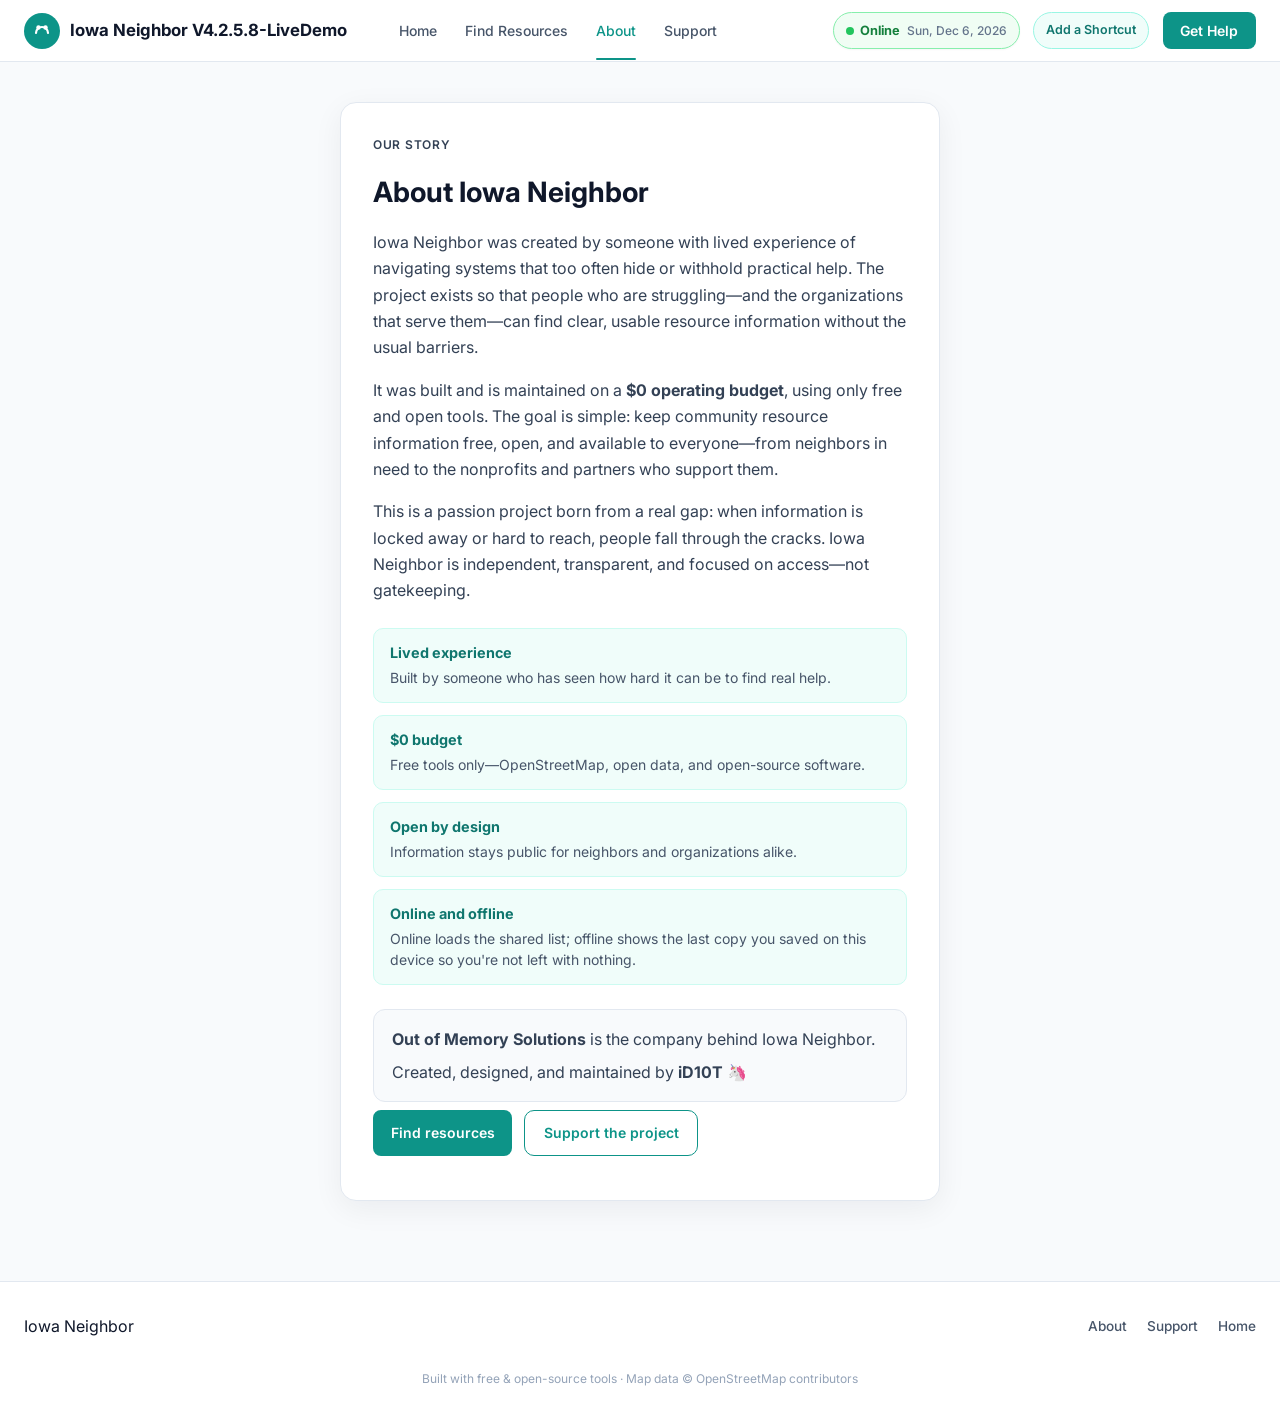
==== about.html @ be6331a5 "Add files via upload" ====
<!DOCTYPE html>
<html lang="en">
<head>
  <meta charset="UTF-8" />
  <meta name="viewport" content="width=device-width, initial-scale=1.0" />
  <title>Iowa Neighbor V4.2.5.8-LiveDemo</title>
  <link rel="manifest" href="manifest.json" />
  <meta name="theme-color" content="#0d9488" />
  <meta name="description" content="Iowa Neighbor was created from lived experience to keep community resource information free and open." />
  <link rel="preconnect" href="https://fonts.googleapis.com" />
  <link rel="preconnect" href="https://fonts.gstatic.com" crossorigin />
  <link href="https://fonts.googleapis.com/css2?family=Inter:wght@400;500;600;700&display=swap" rel="stylesheet" />
  <link rel="stylesheet" href="styles.css" />
  <script src="version.js" defer></script>
  <script src="offline.js" defer></script>
  <script src="pwa.js" defer></script>
</head>
<body>
  <header class="site-header">
    <div class="header-inner">
      <a href="index.html" class="logo">
        <svg width="36" height="36" viewBox="0 0 36 36" fill="none" aria-hidden="true">
          <circle cx="18" cy="18" r="18" fill="#0d9488"/>
          <path d="M12 20c0-3.3 2.7-6 6-6s6 2.7 6 6" stroke="#fff" stroke-width="2.2" stroke-linecap="round"/>
          <circle cx="14.5" cy="14.5" r="2.2" fill="#fff"/>
          <circle cx="21.5" cy="14.5" r="2.2" fill="#fff"/>
        </svg>
        <div class="logo-text">
          <span class="brand">Iowa Neighbor V4.2.5.8-LiveDemo</span><span class="version"></span>
        </div>
      </a>
      <nav class="main-nav">
        <a href="index.html" class="nav-link">Home</a>
        <a href="index.html#results" class="nav-link">Find Resources</a>
        <a href="about.html" class="nav-link active">About</a>
        <a href="support.html" class="nav-link">Support</a>
      </nav>
      <div class="header-actions">
        <a href="support.html" class="btn btn-primary">Get Help</a>
      </div>
    </div>
  </header>

  <main class="page-main">
    <div class="page-card about-card">
      <p class="page-eyebrow">Our story</p>
      <h1>About Iowa Neighbor</h1>

      <p>
        Iowa Neighbor was created by someone with lived experience of navigating systems
        that too often hide or withhold practical help. The project exists so that people
        who are struggling—and the organizations that serve them—can find clear, usable
        resource information without the usual barriers.
      </p>
      <p>
        It was built and is maintained on a <strong>$0 operating budget</strong>, using only
        free and open tools. The goal is simple: keep community resource information free,
        open, and available to everyone—from neighbors in need to the nonprofits and
        partners who support them.
      </p>
      <p>
        This is a passion project born from a real gap: when information is locked away or
        hard to reach, people fall through the cracks. Iowa Neighbor is independent,
        transparent, and focused on access—not gatekeeping.
      </p>

      <div class="about-points">
        <div class="about-point">
          <strong>Lived experience</strong>
          <span>Built by someone who has seen how hard it can be to find real help.</span>
        </div>
        <div class="about-point">
          <strong>$0 budget</strong>
          <span>Free tools only—OpenStreetMap, open data, and open-source software.</span>
        </div>
        <div class="about-point">
          <strong>Open by design</strong>
          <span>Information stays public for neighbors and organizations alike.</span>
        </div>
      
      <div class="about-point" style="grid-column:1/-1">
        <strong>Online and offline</strong>
        <span>Online loads the shared list; offline shows the last copy you saved on this device so you're not left with nothing.</span>
      </div>
</div>

      <div class="about-credit">
        <p>
          <strong>Out of Memory Solutions</strong> is the company behind Iowa Neighbor.
        </p>
        <p>
          Created, designed, and maintained by <strong>iD10T</strong> 🦄
        </p>
      </div>

      <p class="about-cta-row">
        <a href="index.html#results" class="btn btn-primary">Find resources</a>
        <a href="support.html" class="btn btn-outline">Support the project</a>
      </p>
    </div>
  </main>

  <footer class="site-footer">
    <div class="footer-inner">
      <div class="footer-brand">
        <span class="brand">Iowa Neighbor</span>
      </div>
      <div class="footer-links">
        <a href="about.html">About</a>
        <a href="support.html">Support</a>
        <a href="index.html">Home</a>
      </div>
      <p class="footer-note">Built with free &amp; open-source tools · Map data © OpenStreetMap contributors</p>
    </div>
  </footer>
</body>
</html>
---- styles.css ----
/* ═══════════════════════════════════════════════════════════
   Iowa Neighbor – pixel-close recreation (OpenStreetMap version)
   ═══════════════════════════════════════════════════════════ */
:root {
  --teal: #0d9488;
  --teal-dark: #0f766e;
  --teal-light: #ccfbf1;
  --slate-900: #0f172a;
  --slate-700: #334155;
  --slate-600: #475569;
  --slate-500: #64748b;
  --slate-400: #94a3b8;
  --slate-200: #e2e8f0;
  --slate-100: #f1f5f9;
  --slate-50: #f8fafc;
  --white: #ffffff;
  --green-600: #16a34a;
  --amber-500: #f59e0b;
  --radius: 12px;
  --shadow: 0 1px 3px rgba(0,0,0,.08), 0 4px 12px rgba(0,0,0,.04);
  --shadow-lg: 0 4px 24px rgba(0,0,0,.1);
  --font: 'Inter', system-ui, -apple-system, sans-serif;
}

*, *::before, *::after { box-sizing: border-box; margin: 0; padding: 0; }

body {
  font-family: var(--font);
  color: var(--slate-900);
  background: var(--slate-50);
  line-height: 1.5;
  -webkit-font-smoothing: antialiased;
}

a { color: inherit; text-decoration: none; }
button, select, input { font-family: inherit; }

/* ── Header ─────────────────────────────────────────────── */
.site-header {
  background: var(--white);
  border-bottom: 1px solid var(--slate-200);
  position: sticky;
  top: 0;
  z-index: 100;
}
.header-inner {
  max-width: 1280px;
  margin: 0 auto;
  padding: 0.75rem 1.5rem;
  display: flex;
  align-items: center;
  gap: 1.5rem;
}
.logo {
  display: flex;
  align-items: center;
  gap: 0.6rem;
  flex-shrink: 0;
}
.logo-text { display: flex; flex-direction: column; line-height: 1.15; }
.logo-text .brand { font-weight: 700; font-size: 1.05rem; color: var(--slate-900); }
.logo-text .version { font-size: 0.7rem; color: var(--slate-400); font-weight: 500; }

.main-nav {
  display: flex;
  align-items: center;
  gap: 0.25rem;
  margin-left: 1rem;
  flex: 1;
}
.nav-link {
  display: inline-flex;
  align-items: center;
  gap: 0.35rem;
  padding: 0.45rem 0.75rem;
  font-size: 0.875rem;
  font-weight: 500;
  color: var(--slate-600);
  border-radius: 8px;
  transition: background .15s, color .15s;
}
.nav-link:hover { background: var(--slate-100); color: var(--slate-900); }
.nav-link.active {
  color: var(--teal);
  background: transparent;
  position: relative;
}
.nav-link.active::after {
  content: '';
  position: absolute;
  bottom: -0.75rem;
  left: 0.75rem;
  right: 0.75rem;
  height: 2px;
  background: var(--teal);
  border-radius: 1px;
}

.header-actions { display: flex; gap: 0.5rem; margin-left: auto; }

.btn {
  display: inline-flex;
  align-items: center;
  justify-content: center;
  gap: 0.4rem;
  padding: 0.5rem 1.1rem;
  font-size: 0.875rem;
  font-weight: 600;
  border-radius: 8px;
  border: none;
  cursor: pointer;
  transition: background .15s, box-shadow .15s;
}
.btn-ghost {
  background: transparent;
  color: var(--slate-700);
  border: 1px solid var(--slate-200);
}
.btn-ghost:hover { background: var(--slate-50); }
.btn-primary {
  background: var(--teal);
  color: white;
}
.btn-primary:hover { background: var(--teal-dark); }
.btn-search {
  background: var(--slate-900);
  color: white;
  padding: 0.7rem 1.4rem;
  border-radius: 10px;
  white-space: nowrap;
}
.btn-search:hover { background: #1e293b; }

/* ── Hero ───────────────────────────────────────────────── */
.hero {
  position: relative;
  overflow: hidden;
  background: linear-gradient(135deg, #e0f2fe 0%, #f0fdfa 40%, #fef9c3 100%);
  min-height: 420px;
}
.hero-bg {
  position: absolute;
  inset: 0;
  background:
    linear-gradient(to bottom, rgba(255,255,255,.15), rgba(255,255,255,.7)),
    url('https://images.unsplash.com/photo-1506905925346-21bda4d32df4?w=1600&q=80') center/cover no-repeat;
  opacity: 0.55;
  z-index: 0;
}
.hero-content {
  position: relative;
  z-index: 1;
  max-width: 1280px;
  margin: 0 auto;
  padding: 3.5rem 1.5rem 3rem;
}
.hero-eyebrow {
  font-size: 0.75rem;
  font-weight: 600;
  letter-spacing: 0.08em;
  color: var(--slate-600);
  text-transform: uppercase;
  margin-bottom: 0.75rem;
}
.hero h1 {
  font-size: clamp(1.9rem, 4vw, 2.75rem);
  font-weight: 700;
  line-height: 1.2;
  color: var(--slate-900);
  margin-bottom: 1rem;
  max-width: 640px;
}
.hero-sub {
  font-size: 1.05rem;
  color: var(--slate-700);
  max-width: 560px;
  margin-bottom: 1.75rem;
  line-height: 1.6;
}

.search-bar {
  display: flex;
  gap: 0.5rem;
  background: white;
  padding: 0.5rem;
  border-radius: 14px;
  box-shadow: var(--shadow-lg);
  max-width: 720px;
  flex-wrap: wrap;
}
.search-field {
  display: flex;
  align-items: center;
  gap: 0.5rem;
  padding: 0.4rem 0.75rem;
  flex: 1;
  min-width: 160px;
}
.search-field.location { flex: 2; }
.search-field input,
.search-field select {
  border: none;
  outline: none;
  font-size: 0.95rem;
  width: 100%;
  background: transparent;
  color: var(--slate-800);
}
.search-field select { cursor: pointer; }

.hero-badge {
  position: absolute;
  top: 2.5rem;
  right: 2rem;
  background: white;
  border-radius: 12px;
  padding: 0.9rem 1.1rem;
  display: flex;
  align-items: flex-start;
  gap: 0.7rem;
  box-shadow: var(--shadow);
  max-width: 240px;
}
.hero-badge strong { display: block; font-size: 0.9rem; color: var(--slate-900); }
.hero-badge span { font-size: 0.78rem; color: var(--slate-500); line-height: 1.35; }
.badge-icon {
  background: var(--teal-light);
  border-radius: 8px;
  padding: 0.4rem;
  flex-shrink: 0;
}

/* ── Categories ─────────────────────────────────────────── */
.categories {
  max-width: 1280px;
  margin: 0 auto;
  padding: 2rem 1.5rem 1rem;
}
.cat-grid {
  display: grid;
  grid-template-columns: repeat(6, 1fr);
  gap: 0.85rem;
}
@media (max-width: 1100px) { .cat-grid { grid-template-columns: repeat(3, 1fr); } }
@media (max-width: 640px)  { .cat-grid { grid-template-columns: repeat(2, 1fr); } }

.cat-card {
  background: white;
  border: 1px solid var(--slate-200);
  border-radius: var(--radius);
  padding: 1.15rem 1rem;
  text-align: left;
  cursor: pointer;
  transition: border-color .15s, box-shadow .15s, transform .12s;
}
.cat-card:hover {
  border-color: var(--teal);
  box-shadow: var(--shadow);
  transform: translateY(-2px);
}
.cat-icon {
  width: 42px;
  height: 42px;
  border-radius: 10px;
  display: flex;
  align-items: center;
  justify-content: center;
  margin-bottom: 0.75rem;
}
.cat-card h3 {
  font-size: 0.9rem;
  font-weight: 600;
  margin-bottom: 0.25rem;
  color: var(--slate-900);
}
.cat-card p {
  font-size: 0.75rem;
  color: var(--slate-500);
  line-height: 1.35;
}

/* ── Trust strip ────────────────────────────────────────── */
.trust-strip {
  max-width: 1280px;
  margin: 0 auto 1.5rem;
  padding: 1.1rem 1.5rem;
  display: grid;
  grid-template-columns: repeat(4, 1fr);
  gap: 1.25rem;
  background: white;
  border: 1px solid var(--slate-200);
  border-radius: var(--radius);
}
@media (max-width: 900px) { .trust-strip { grid-template-columns: repeat(2, 1fr); } }
.trust-item {
  display: flex;
  gap: 0.65rem;
  align-items: flex-start;
}
.trust-item strong { display: block; font-size: 0.85rem; color: var(--slate-900); }
.trust-item span { font-size: 0.75rem; color: var(--slate-500); line-height: 1.35; }

/* ── Results ────────────────────────────────────────────── */
.results-section {
  max-width: 1280px;
  margin: 0 auto;
  padding: 1.5rem 1.5rem 3rem;
}
.results-header {
  display: flex;
  justify-content: space-between;
  align-items: flex-end;
  margin-bottom: 1.25rem;
  flex-wrap: wrap;
  gap: 0.75rem;
}
.results-header h2 { font-size: 1.35rem; font-weight: 700; }
.results-meta { font-size: 0.875rem; color: var(--slate-500); margin-top: 0.2rem; }
.results-meta strong { color: var(--slate-700); }
.sort-wrap {
  display: flex;
  align-items: center;
  gap: 0.4rem;
  font-size: 0.875rem;
  color: var(--slate-600);
}
.sort-wrap select {
  border: 1px solid var(--slate-200);
  border-radius: 8px;
  padding: 0.4rem 0.7rem;
  background: white;
  font-size: 0.875rem;
}

.results-layout {
  display: grid;
  grid-template-columns: 1fr 340px;
  gap: 1.25rem;
  align-items: start;
}
@media (max-width: 960px) {
  .results-layout { grid-template-columns: 1fr; }
  .results-sidebar { order: -1; }
}

/* Cards */
.results-list { display: flex; flex-direction: column; gap: 0.9rem; }

.resource-card {
  background: white;
  border: 1px solid var(--slate-200);
  border-radius: var(--radius);
  padding: 1.15rem 1.25rem;
  display: grid;
  grid-template-columns: 72px 1fr auto;
  gap: 1rem;
  transition: box-shadow .15s;
}
.resource-card:hover { box-shadow: var(--shadow); }

.card-thumb {
  width: 72px;
  height: 72px;
  border-radius: 10px;
  background: linear-gradient(135deg, #ccfbf1, #a5f3fc);
  display: flex;
  align-items: center;
  justify-content: center;
  overflow: hidden;
  flex-shrink: 0;
}
.card-thumb img { width: 100%; height: 100%; object-fit: cover; }
.card-thumb .placeholder {
  font-size: 0.65rem;
  font-weight: 700;
  color: var(--teal-dark);
  text-align: center;
  line-height: 1.2;
  padding: 0.3rem;
}

.card-body { min-width: 0; }
.card-tags { display: flex; flex-wrap: wrap; gap: 0.35rem; margin-bottom: 0.35rem; }
.tag {
  font-size: 0.7rem;
  font-weight: 600;
  padding: 0.15rem 0.5rem;
  border-radius: 999px;
  background: var(--slate-100);
  color: var(--slate-600);
}
.tag.food { background: #d1fae5; color: #047857; }
.tag.shelter { background: #ede9fe; color: #6d28d9; }

.card-body h3 {
  font-size: 1.05rem;
  font-weight: 600;
  margin-bottom: 0.35rem;
  color: var(--slate-900);
}
.card-meta {
  font-size: 0.8rem;
  color: var(--slate-600);
  display: flex;
  flex-direction: column;
  gap: 0.15rem;
  margin-bottom: 0.4rem;
}
.card-meta span { display: flex; align-items: center; gap: 0.35rem; }
.card-desc {
  font-size: 0.82rem;
  color: var(--slate-500);
  line-height: 1.4;
  display: -webkit-box;
  -webkit-line-clamp: 2;
  -webkit-box-orient: vertical;
  overflow: hidden;
}

.card-side {
  display: flex;
  flex-direction: column;
  align-items: flex-end;
  gap: 0.5rem;
  min-width: 150px;
}
.badge-status {
  font-size: 0.7rem;
  font-weight: 600;
  padding: 0.2rem 0.55rem;
  border-radius: 999px;
  display: inline-flex;
  align-items: center;
  gap: 0.25rem;
}
.badge-status.verified { background: #d1fae5; color: #047857; }
.badge-status.review { background: #fef3c7; color: #b45309; }

.confidence {
  width: 100%;
  text-align: right;
}
.confidence-label {
  font-size: 0.7rem;
  color: var(--slate-500);
  margin-bottom: 0.2rem;
  display: flex;
  justify-content: space-between;
}
.confidence-bar {
  height: 6px;
  background: var(--slate-200);
  border-radius: 3px;
  overflow: hidden;
}
.confidence-fill {
  height: 100%;
  border-radius: 3px;
  transition: width .3s;
}
.confidence-fill.high { background: #16a34a; }
.confidence-fill.mid  { background: #f59e0b; }
.confidence-fill.low  { background: #ef4444; }

.card-side .meta-line {
  font-size: 0.72rem;
  color: var(--slate-500);
  display: flex;
  align-items: center;
  gap: 0.3rem;
}
.view-details {
  font-size: 0.8rem;
  font-weight: 600;
  color: var(--teal);
  margin-top: auto;
}
.view-details:hover { text-decoration: underline; }

/* Sidebar */
.results-sidebar { display: flex; flex-direction: column; gap: 1rem; position: sticky; top: 70px; }

.map-panel {
  background: white;
  border: 1px solid var(--slate-200);
  border-radius: var(--radius);
  overflow: hidden;
}
#map {
  height: 280px;
  width: 100%;
  background: #e2e8f0;
}
.btn-map {
  width: 100%;
  background: white;
  border: none;
  border-top: 1px solid var(--slate-200);
  padding: 0.65rem;
  font-size: 0.85rem;
  font-weight: 600;
  color: var(--slate-700);
  cursor: pointer;
  display: flex;
  align-items: center;
  justify-content: center;
  gap: 0.4rem;
}
.btn-map:hover { background: var(--slate-50); }

.filter-panel {
  background: white;
  border: 1px solid var(--slate-200);
  border-radius: var(--radius);
  padding: 1.1rem;
}
.filter-header {
  display: flex;
  justify-content: space-between;
  align-items: center;
  margin-bottom: 1rem;
}
.filter-header h3 { font-size: 0.95rem; font-weight: 600; }
.link-btn {
  background: none;
  border: none;
  color: var(--teal);
  font-size: 0.8rem;
  font-weight: 600;
  cursor: pointer;
}
.filter-group { margin-bottom: 1rem; }
.filter-group > label {
  display: block;
  font-size: 0.8rem;
  font-weight: 600;
  color: var(--slate-700);
  margin-bottom: 0.35rem;
}
.filter-input {
  display: flex;
  align-items: center;
  gap: 0.4rem;
  border: 1px solid var(--slate-200);
  border-radius: 8px;
  padding: 0.45rem 0.65rem;
}
.filter-input input {
  border: none;
  outline: none;
  font-size: 0.85rem;
  width: 100%;
  background: transparent;
}
.filter-group select {
  width: 100%;
  border: 1px solid var(--slate-200);
  border-radius: 8px;
  padding: 0.45rem 0.65rem;
  font-size: 0.85rem;
  background: white;
}
.checkbox-list { display: flex; flex-direction: column; gap: 0.35rem; }
.check-item {
  display: flex;
  align-items: center;
  gap: 0.45rem;
  font-size: 0.85rem;
  color: var(--slate-700);
  cursor: pointer;
}
.check-item input { accent-color: var(--teal); width: 15px; height: 15px; }

/* ── Footer ─────────────────────────────────────────────── */
.site-footer {
  background: white;
  border-top: 1px solid var(--slate-200);
  padding: 2rem 1.5rem;
  margin-top: 1rem;
}
.footer-inner {
  max-width: 1280px;
  margin: 0 auto;
  display: flex;
  flex-wrap: wrap;
  gap: 1.5rem;
  align-items: center;
  justify-content: space-between;
}
.footer-brand .logo {
  display: flex;
  align-items: center;
  gap: 0.5rem;
  font-weight: 700;
  margin-bottom: 0.35rem;
}
.footer-brand p { font-size: 0.85rem; color: var(--slate-500); }
.footer-links { display: flex; gap: 1.25rem; }
.footer-links a { font-size: 0.85rem; color: var(--slate-600); font-weight: 500; }
.footer-links a:hover { color: var(--teal); }
.footer-note {
  width: 100%;
  font-size: 0.75rem;
  color: var(--slate-400);
  text-align: center;
  margin-top: 0.5rem;
}

/* Leaflet tweaks */
.leaflet-container { font-family: var(--font); }
.custom-marker {
  background: var(--teal);
  border: 2px solid white;
  border-radius: 50%;
  width: 14px !important;
  height: 14px !important;
  box-shadow: 0 1px 4px rgba(0,0,0,.3);
}

/* Multi-state select — present in DOM, hidden until expansion */
.state-select-wrap[hidden] { display: none !important; }
.state-select-wrap {
  display: flex;
  align-items: center;
  margin-left: 0.5rem;
}
.state-select-wrap select {
  font: inherit;
  font-size: 0.875rem;
  padding: 0.35rem 0.6rem;
  border: 1px solid var(--border, #e2e8f0);
  border-radius: 8px;
  background: var(--surface, #fff);
  color: var(--text, #0f172a);
  cursor: pointer;
}
.sr-only {
  position: absolute;
  width: 1px;
  height: 1px;
  padding: 0;
  margin: -1px;
  overflow: hidden;
  clip: rect(0, 0, 0, 0);
  white-space: nowrap;
  border: 0;
}


/* Hero — match original V2 mock (Iowa capitol sunrise) */
.hero {
  position: relative;
  background-image:
    linear-gradient(90deg, rgba(255,255,255,0.92) 0%, rgba(255,255,255,0.78) 42%, rgba(255,255,255,0.25) 70%, rgba(255,255,255,0.05) 100%),
    url("assets/hero-bg.jpg");
  background-size: cover;
  background-position: center right;
  background-repeat: no-repeat;
  min-height: 340px;
  padding: 2.5rem 0 2.75rem;
  overflow: hidden;
}
.hero::before {
  content: none;
}
.hero-inner {
  position: relative;
  z-index: 1;
  max-width: 1100px;
  margin: 0 auto;
  padding: 0 1.25rem;
}
.hero-eyebrow {
  letter-spacing: 0.06em;
  font-size: 0.75rem;
  font-weight: 600;
  color: #0f766e;
  text-transform: uppercase;
  margin-bottom: 0.6rem;
}
.hero h1 {
  font-size: clamp(1.75rem, 3.5vw, 2.35rem);
  font-weight: 700;
  color: #0f172a;
  line-height: 1.2;
  margin: 0 0 0.75rem;
  max-width: 18ch;
}
.hero-sub {
  color: #334155;
  max-width: 36rem;
  margin: 0 0 1.35rem;
  line-height: 1.55;
  font-size: 1rem;
}
/* Stronger Together — only inside hero, scrolls away with hero (not fixed over results) */
.hero {
  position: relative;
  overflow: hidden;
}
.hero-badge {
  position: absolute;
  right: 1.5rem;
  bottom: 1.75rem;
  top: auto;
  transform: none;
  background: rgba(255,255,255,0.95);
  backdrop-filter: blur(8px);
  border-radius: 12px;
  box-shadow: 0 8px 24px rgba(15, 23, 42, 0.12);
  padding: 0.9rem 1.1rem;
  display: flex;
  gap: 0.75rem;
  align-items: flex-start;
  max-width: 240px;
  z-index: 2;
  pointer-events: none;
}
@media (max-width: 900px) {
  .hero-badge {
    display: none; /* hide on smaller layouts where it collides with search */
  }
  .hero {
    background-position: 70% center;
  }
}


/* ── About & Support pages ── */
.page-main {
  max-width: 640px;
  margin: 0 auto;
  padding: 2.5rem 1.25rem 4rem;
}
.page-card {
  background: #fff;
  border: 1px solid var(--border, #e2e8f0);
  border-radius: 16px;
  box-shadow: 0 8px 30px rgba(15, 23, 42, 0.06);
  padding: 2rem 2rem 1.75rem;
}
.page-card h1 {
  font-size: 1.75rem;
  font-weight: 700;
  color: #0f172a;
  margin: 0 0 1rem;
}
.page-eyebrow {
  font-size: 0.75rem;
  font-weight: 600;
  letter-spacing: 0.06em;
  text-transform: uppercase;
  color: #0d9488;
  margin: 0 0 0.5rem;
}
.about-card p, .support-lead {
  color: #334155;
  line-height: 1.65;
  margin: 0 0 1rem;
}
.about-points {
  display: grid;
  gap: 0.75rem;
  margin: 1.5rem 0;
}
.about-point {
  display: flex;
  flex-direction: column;
  gap: 0.2rem;
  padding: 0.85rem 1rem;
  background: #f0fdfa;
  border-radius: 10px;
  border: 1px solid #ccfbf1;
}
.about-point strong { color: #0f766e; font-size: 0.9rem; }
.about-point span { color: #475569; font-size: 0.875rem; }
.about-cta-row {
  display: flex;
  flex-wrap: wrap;
  gap: 0.75rem;
  margin-top: 1.5rem;
}
.btn-outline {
  display: inline-flex;
  align-items: center;
  justify-content: center;
  padding: 0.65rem 1.15rem;
  border-radius: 10px;
  border: 1.5px solid #0d9488;
  color: #0d9488;
  background: #fff;
  font-weight: 600;
  text-decoration: none;
  cursor: pointer;
}
.btn-outline:hover { background: #f0fdfa; }

.amount-row {
  display: flex;
  flex-wrap: wrap;
  gap: 0.6rem;
  margin: 1.5rem 0 1rem;
}
.amount-btn {
  min-width: 4.25rem;
  padding: 0.6rem 0.9rem;
  border-radius: 10px;
  border: 1.5px solid #e2e8f0;
  background: #fff;
  font-weight: 600;
  font-size: 0.95rem;
  color: #0f172a;
  cursor: pointer;
  transition: border-color 0.15s, background 0.15s, color 0.15s;
}
.amount-btn:hover { border-color: #0d9488; color: #0d9488; }
.amount-btn.selected {
  background: #0d9488;
  border-color: #0d9488;
  color: #fff;
}
.other-amount-wrap {
  margin-bottom: 1rem;
}
.other-amount-wrap label {
  display: block;
  font-size: 0.8rem;
  font-weight: 600;
  color: #64748b;
  margin-bottom: 0.35rem;
}
.other-amount-wrap input {
  width: 100%;
  max-width: 12rem;
  padding: 0.55rem 0.75rem;
  border: 1.5px solid #e2e8f0;
  border-radius: 10px;
  font: inherit;
}
.donate-actions {
  display: flex;
  flex-wrap: wrap;
  gap: 0.75rem;
  margin: 1.25rem 0 1rem;
}
.btn-donate {
  min-width: 10rem;
  padding: 0.75rem 1.25rem;
  border-radius: 10px;
  font-weight: 600;
  text-decoration: none;
  text-align: center;
}
.support-note {
  display: flex;
  align-items: flex-start;
  gap: 0.5rem;
  margin: 1rem 0 0;
  padding: 0.75rem 1rem;
  background: #f0fdfa;
  border: 1px solid #ccfbf1;
  border-radius: 10px;
  font-size: 0.85rem;
  color: #334155;
}
.note-icon {
  color: #0d9488;
  font-weight: 700;
}
.support-about-link {
  margin: 1.25rem 0 0;
  font-size: 0.9rem;
}
.support-about-link a { color: #0d9488; font-weight: 500; }


/* Resource detail modal + OSM map */
.detail-modal {
  position: fixed; inset: 0; z-index: 2000;
  display: none; align-items: center; justify-content: center;
}
.detail-modal.open { display: flex; }
.detail-backdrop {
  position: absolute; inset: 0; background: rgba(15,23,42,0.45);
}
.detail-panel {
  position: relative; z-index: 1;
  background: #fff; border-radius: 16px;
  width: min(560px, 94vw); max-height: 90vh; overflow: auto;
  padding: 1.5rem 1.5rem 1.25rem;
  box-shadow: 0 20px 50px rgba(15,23,42,0.2);
}
.detail-close {
  position: absolute; top: 0.75rem; right: 0.85rem;
  border: none; background: transparent; font-size: 1.5rem;
  line-height: 1; color: #64748b; cursor: pointer;
}
.detail-map {
  height: 220px; border-radius: 12px; margin: 1rem 0;
  border: 1px solid #e2e8f0; background: #f1f5f9;
}
.detail-actions {
  display: flex; flex-wrap: wrap; gap: 0.6rem; margin-top: 0.5rem;
}
.view-details {
  background: none; border: none; padding: 0;
  color: #0d9488; font-weight: 600; cursor: pointer;
  font: inherit; text-align: left;
}
.view-details:hover { text-decoration: underline; }

.about-credit {
  margin: 1.5rem 0 0.5rem;
  padding: 1rem 1.1rem;
  border-radius: 12px;
  border: 1px solid #e2e8f0;
  background: #f8fafc;
}
.about-credit p { margin: 0 0 0.4rem; color: #334155; }
.about-credit p:last-child { margin-bottom: 0; }


/* Connection mode — top-right Online/Offline */
.conn-status-btn {
  display: inline-flex;
  align-items: center;
  gap: 0.4rem;
  border: 1.5px solid #e2e8f0;
  background: #fff;
  border-radius: 999px;
  padding: 0.35rem 0.75rem;
  font: inherit;
  font-size: 0.8rem;
  cursor: pointer;
  margin-right: 0.35rem;
  box-shadow: 0 1px 2px rgba(15,23,42,0.04);
}
.conn-status-btn .conn-label { font-weight: 700; }
.conn-status-btn .conn-date { color: #64748b; font-weight: 500; font-size: 0.75rem; }
.conn-status-btn .conn-dot {
  width: 0.5rem; height: 0.5rem; border-radius: 999px; background: #94a3b8;
}
.conn-status-btn.is-online {
  border-color: #86efac;
  background: #f0fdf4;
}
.conn-status-btn.is-online .conn-label { color: #15803d; font-weight: 700; }
.conn-status-btn.is-online .conn-dot { background: #22c55e; }
.conn-status-btn.is-offline {
  border-color: #fecaca;
  background: #fef2f2;
}
.conn-status-btn.is-offline .conn-label { color: #b91c1c; font-weight: 700; }
.conn-status-btn.is-offline .conn-dot { background: #ef4444; }
.conn-status-fixed {
  position: fixed; top: 0.75rem; right: 0.75rem; z-index: 1500;
}
.conn-mode-pop {
  position: fixed;
  top: 3.5rem;
  right: 1rem;
  z-index: 1600;
  max-width: min(360px, calc(100vw - 1.5rem));
}
.conn-pop-card {
  background: #fff;
  border: 1px solid #e2e8f0;
  border-radius: 14px;
  box-shadow: 0 16px 40px rgba(15,23,42,0.14);
  padding: 1rem 1.1rem 1rem;
}
.conn-pop-head {
  display: flex; justify-content: space-between; align-items: center;
  margin-bottom: 0.65rem;
}
.conn-pop-head strong { font-size: 1rem; color: #0f172a; }
.conn-pop-close {
  border: none; background: transparent; font-size: 1.35rem;
  line-height: 1; color: #64748b; cursor: pointer;
}
.conn-pop-body { font-size: 0.9rem; color: #334155; line-height: 1.45; }
.conn-pop-body p { margin: 0 0 0.55rem; }
.conn-state { display: flex; align-items: center; gap: 0.4rem; margin-bottom: 0.5rem !important; }
.conn-state.online strong { color: #15803d; font-weight: 700; }
.conn-state.offline strong { color: #b91c1c; font-weight: 700; }
.conn-state .conn-dot {
  width: 0.55rem; height: 0.55rem; border-radius: 999px; display: inline-block;
}
.conn-state.online .conn-dot { background: #22c55e; }
.conn-state.offline .conn-dot { background: #ef4444; }
.conn-muted { color: #64748b; font-size: 0.85rem; }
.conn-warn {
  background: #fffbeb;
  border: 1px solid #fde68a;
  color: #92400e;
  border-radius: 10px;
  padding: 0.65rem 0.75rem;
  font-size: 0.85rem;
  margin: 0.5rem 0 0.25rem;
}
.conn-pop-actions {
  display: flex; flex-wrap: wrap; gap: 0.45rem; margin-top: 0.85rem;
}
.conn-pop-actions .btn {
  border-radius: 10px; padding: 0.5rem 0.9rem; font-weight: 600; font-size: 0.85rem;
  border: none; cursor: pointer;
}
.conn-pop-actions .btn-primary { background: #0d9488; color: #fff; }
.conn-pop-actions .btn-outline {
  background: #fff; color: #0d9488; border: 1.5px solid #0d9488;
}
@media (max-width: 720px) {
  .conn-status-btn .conn-date { display: none; }
  .conn-mode-pop { right: 0.5rem; left: 0.5rem; max-width: none; }
}


/* PWA — Add to Home Screen (optional) */
.pwa-install-btn {
  display: inline-flex;
  align-items: center;
  border: 1.5px solid #99f6e4;
  background: #f0fdfa;
  color: #0f766e;
  border-radius: 999px;
  padding: 0.35rem 0.75rem;
  font: inherit;
  font-size: 0.78rem;
  font-weight: 600;
  cursor: pointer;
  margin-right: 0.35rem;
  white-space: nowrap;
}
.pwa-install-btn:hover { background: #ccfbf1; }
.pwa-install-fixed {
  position: fixed; top: 3.25rem; right: 0.75rem; z-index: 1490;
}
.pwa-install-pop {
  position: fixed;
  top: 3.75rem;
  right: 1rem;
  z-index: 1650;
  max-width: min(380px, calc(100vw - 1.5rem));
}
.pwa-pop-card {
  background: #fff;
  border: 1px solid #e2e8f0;
  border-radius: 14px;
  box-shadow: 0 16px 40px rgba(15,23,42,0.14);
  padding: 1rem 1.1rem;
}
.pwa-pop-head {
  display: flex; justify-content: space-between; align-items: center;
  margin-bottom: 0.55rem;
}
.pwa-pop-close {
  border: none; background: transparent; font-size: 1.35rem;
  color: #64748b; cursor: pointer; line-height: 1;
}
.pwa-pop-body { font-size: 0.9rem; color: #334155; line-height: 1.45; }
.pwa-pop-body p { margin: 0 0 0.5rem; }
.pwa-muted { color: #64748b; font-size: 0.85rem; }
.pwa-pop-actions {
  display: flex; gap: 0.45rem; justify-content: flex-end; margin-top: 0.85rem;
}
.pwa-pop-actions .btn {
  border-radius: 10px; padding: 0.5rem 0.95rem; font-weight: 600; font-size: 0.85rem;
  border: none; cursor: pointer;
}
.pwa-pop-actions .btn-primary { background: #0d9488; color: #fff; }
.pwa-pop-actions .btn-outline {
  background: #fff; color: #0d9488; border: 1.5px solid #0d9488;
}
.pwa-hint {
  margin: 0.75rem 0 0;
  padding: 0.55rem 0.65rem;
  background: #f0fdfa;
  border-radius: 8px;
  font-size: 0.85rem;
  color: #0f766e;
}
@media (max-width: 720px) {
  .pwa-install-btn { font-size: 0.7rem; padding: 0.3rem 0.55rem; }
  .pwa-install-pop { left: 0.5rem; right: 0.5rem; max-width: none; }
}

.detail-verified-foot {
  margin: 1rem 0 0;
  padding-top: 0.75rem;
  border-top: 1px solid #e2e8f0;
  font-size: 0.8rem;
  color: #64748b;
}
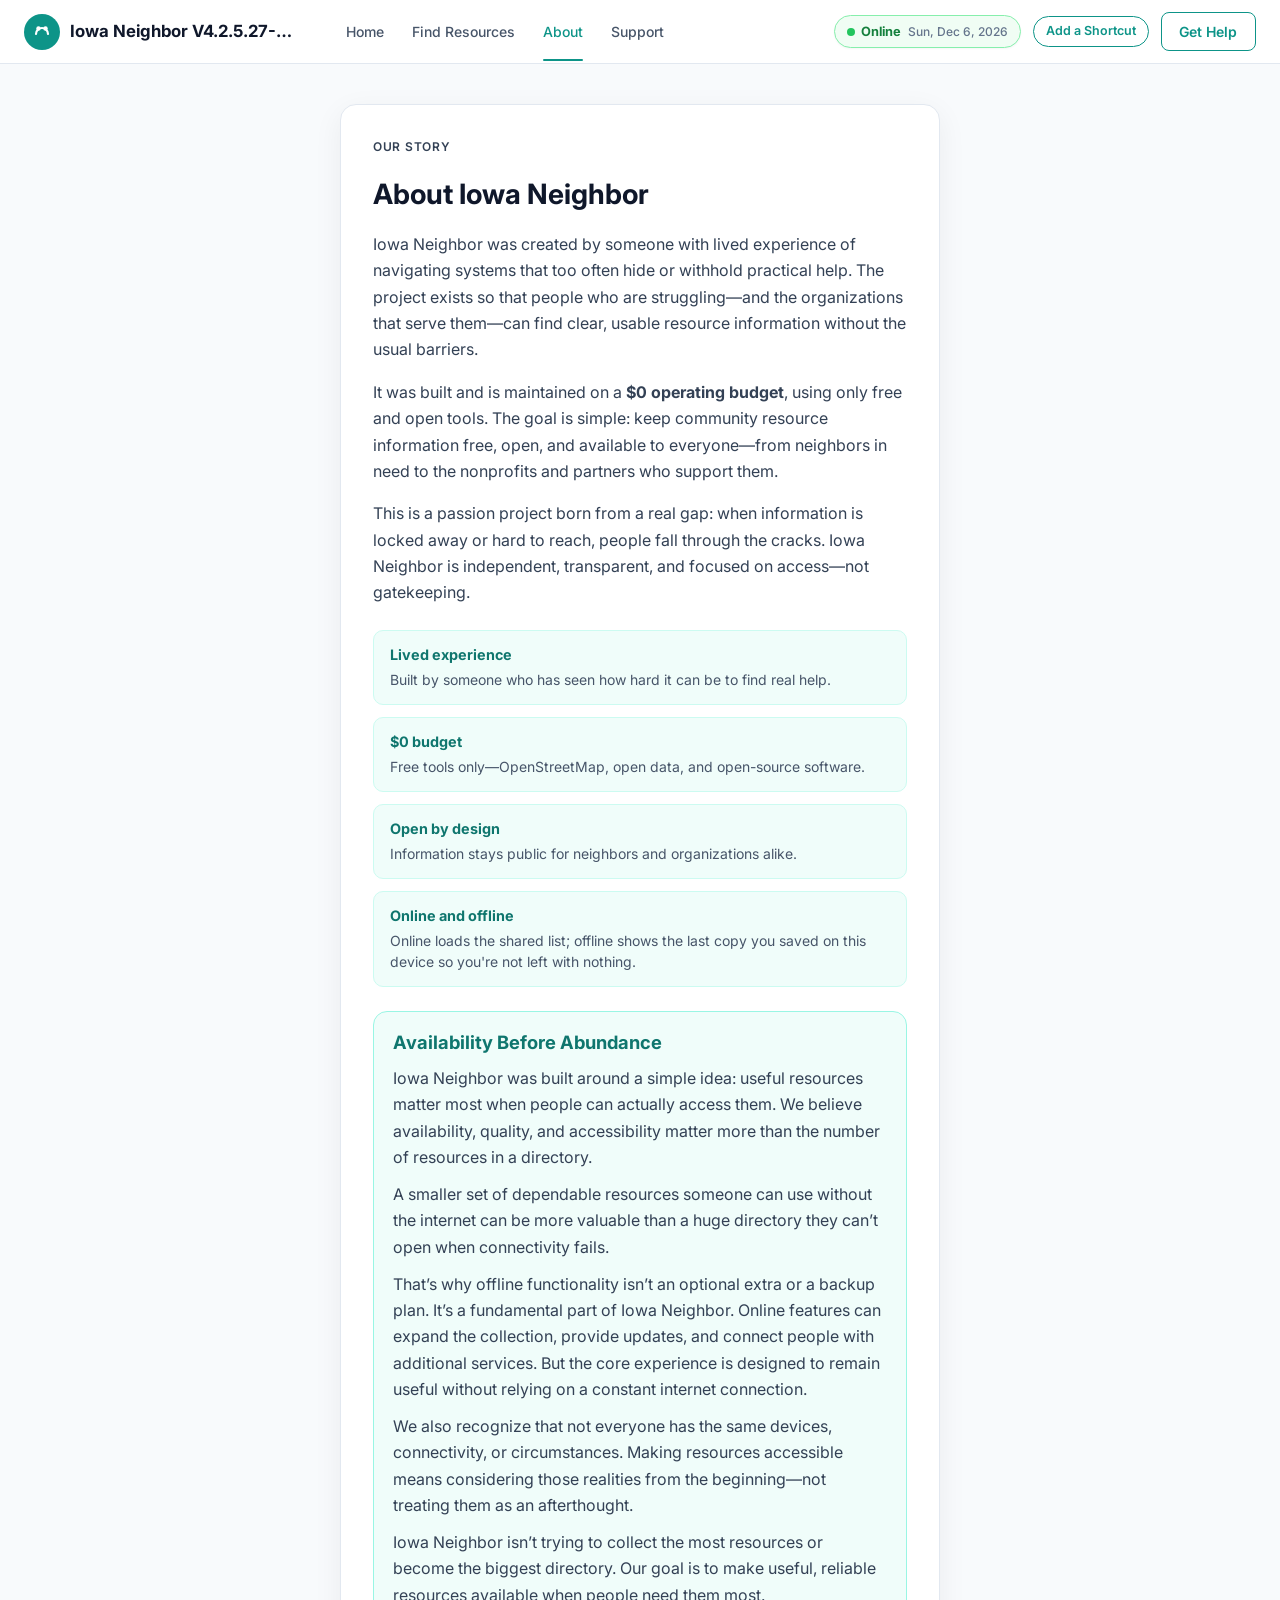
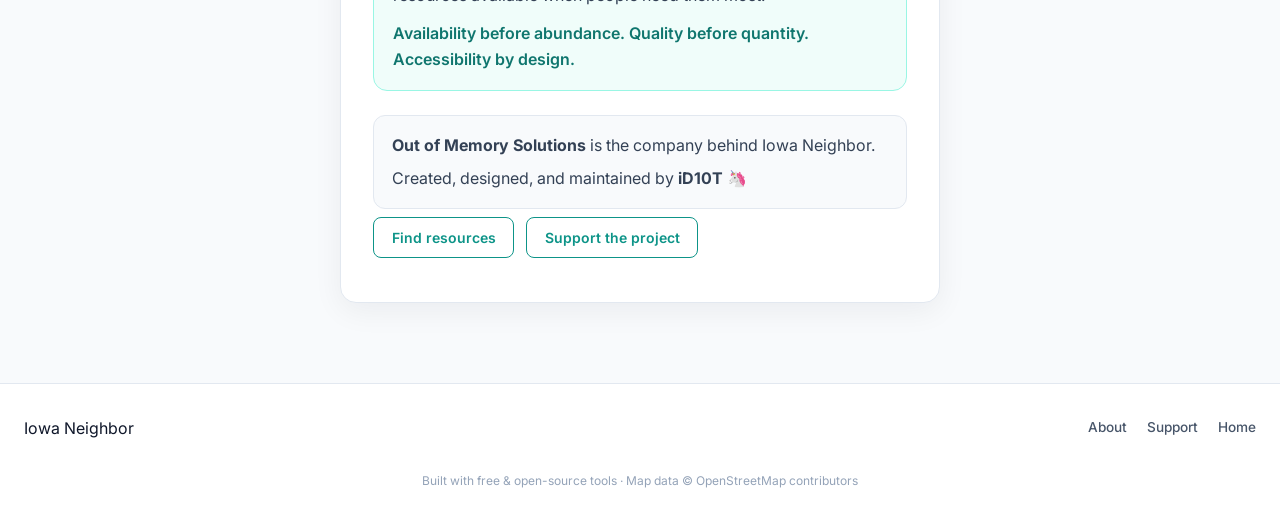
==== commit 7570fc93: "Add files via upload" ====
--- a/about.html
+++ b/about.html
@@ -3,7 +3,7 @@
 <head>
   <meta charset="UTF-8" />
   <meta name="viewport" content="width=device-width, initial-scale=1.0" />
-  <title>Iowa Neighbor V4.2.5.8-LiveDemo</title>
+  <title>Iowa Neighbor V4.2.5.22-LiveDemo</title>
   <link rel="manifest" href="manifest.json" />
   <meta name="theme-color" content="#0d9488" />
   <meta name="description" content="Iowa Neighbor was created from lived experience to keep community resource information free and open." />
@@ -26,7 +26,7 @@
           <circle cx="21.5" cy="14.5" r="2.2" fill="#fff"/>
         </svg>
         <div class="logo-text">
-          <span class="brand">Iowa Neighbor V4.2.5.8-LiveDemo</span><span class="version"></span>
+          <span class="brand">Iowa Neighbor V4.2.5.22-LiveDemo</span><span class="version"></span>
         </div>
       </a>
       <nav class="main-nav">
@@ -84,6 +84,34 @@
       </div>
 </div>
 
+      
+      <div class="about-philosophy" style="margin:1.25rem 0;padding:1.1rem 1.2rem;background:#f0fdfa;border:1px solid #99f6e4;border-radius:14px">
+        <h2 style="margin:0 0 0.5rem;font-size:1.15rem;color:#0f766e">Availability Before Abundance</h2>
+        <p style="margin:0 0 0.65rem">
+          Iowa Neighbor was built around a simple idea: useful resources matter most when people can actually access them.
+          We believe availability, quality, and accessibility matter more than the number of resources in a directory.
+        </p>
+        <p style="margin:0 0 0.65rem">
+          A smaller set of dependable resources someone can use without the internet can be more valuable than a huge directory they can’t open when connectivity fails.
+        </p>
+        <p style="margin:0 0 0.65rem">
+          That’s why offline functionality isn’t an optional extra or a backup plan. It’s a fundamental part of Iowa Neighbor.
+          Online features can expand the collection, provide updates, and connect people with additional services.
+          But the core experience is designed to remain useful without relying on a constant internet connection.
+        </p>
+        <p style="margin:0 0 0.65rem">
+          We also recognize that not everyone has the same devices, connectivity, or circumstances.
+          Making resources accessible means considering those realities from the beginning—not treating them as an afterthought.
+        </p>
+        <p style="margin:0 0 0.35rem">
+          Iowa Neighbor isn’t trying to collect the most resources or become the biggest directory.
+          Our goal is to make useful, reliable resources available when people need them most.
+        </p>
+        <p style="margin:0.75rem 0 0;font-weight:600;color:#0f766e">
+          Availability before abundance. Quality before quantity. Accessibility by design.
+        </p>
+      </div>
+
       <div class="about-credit">
         <p>
           <strong>Out of Memory Solutions</strong> is the company behind Iowa Neighbor.
--- a/styles.css
+++ b/styles.css
@@ -30,6 +30,9 @@
   background: var(--slate-50);
   line-height: 1.5;
   -webkit-font-smoothing: antialiased;
+  width: 100%;
+  max-width: 100%;
+  overflow-x: hidden;
 }
 
 a { color: inherit; text-decoration: none; }
@@ -111,25 +114,33 @@
   cursor: pointer;
   transition: background .15s, box-shadow .15s;
 }
-.btn-ghost {
-  background: transparent;
-  color: var(--slate-700);
-  border: 1px solid var(--slate-200);
-}
-.btn-ghost:hover { background: var(--slate-50); }
+.btn-ghost,
 .btn-primary {
-  background: var(--teal);
-  color: white;
-}
-.btn-primary:hover { background: var(--teal-dark); }
+  background: #ffffff;
+  color: #0d9488;
+  border: 1px solid #0d9488;
+}
+.btn-ghost:hover,
+.btn-primary:hover {
+  background: #0d9488;
+  color: #ffffff;
+  border-color: #0d9488;
+}
 .btn-search {
-  background: var(--slate-900);
-  color: white;
-  padding: 0.7rem 1.4rem;
-  border-radius: 10px;
-  white-space: nowrap;
-}
-.btn-search:hover { background: #1e293b; }
+  background: #ffffff;
+  color: #0d9488;
+  border: 1px solid #0d9488;
+  border-radius: 8px;
+  padding: 0.65rem 1.25rem;
+  font-weight: 600;
+  cursor: pointer;
+  transition: background .15s, color .15s;
+}
+.btn-search:hover {
+  background: #0d9488;
+  color: #ffffff;
+  border-color: #0d9488;
+}
 
 /* ── Hero ───────────────────────────────────────────────── */
 .hero {
@@ -492,21 +503,20 @@
   background: #e2e8f0;
 }
 .btn-map {
-  width: 100%;
-  background: white;
-  border: none;
-  border-top: 1px solid var(--slate-200);
-  padding: 0.65rem;
-  font-size: 0.85rem;
-  font-weight: 600;
-  color: var(--slate-700);
+  background: #ffffff;
+  color: #0d9488;
+  border: 1px solid #0d9488;
+  border-radius: 8px;
+  padding: 0.5rem 1rem;
+  font-weight: 600;
   cursor: pointer;
-  display: flex;
-  align-items: center;
-  justify-content: center;
-  gap: 0.4rem;
-}
-.btn-map:hover { background: var(--slate-50); }
+  transition: background .15s, color .15s;
+}
+.btn-map:hover {
+  background: #0d9488;
+  color: #ffffff;
+  border-color: #0d9488;
+}
 
 .filter-panel {
   background: white;
@@ -781,19 +791,15 @@
   margin-top: 1.5rem;
 }
 .btn-outline {
-  display: inline-flex;
-  align-items: center;
-  justify-content: center;
-  padding: 0.65rem 1.15rem;
-  border-radius: 10px;
-  border: 1.5px solid #0d9488;
+  background: #ffffff;
   color: #0d9488;
-  background: #fff;
-  font-weight: 600;
-  text-decoration: none;
-  cursor: pointer;
-}
-.btn-outline:hover { background: #f0fdfa; }
+  border: 1px solid #0d9488;
+}
+.btn-outline:hover {
+  background: #0d9488;
+  color: #ffffff;
+  border-color: #0d9488;
+}
 
 .amount-row {
   display: flex;
@@ -802,22 +808,25 @@
   margin: 1.5rem 0 1rem;
 }
 .amount-btn {
-  min-width: 4.25rem;
-  padding: 0.6rem 0.9rem;
-  border-radius: 10px;
-  border: 1.5px solid #e2e8f0;
-  background: #fff;
+  background: #ffffff;
+  color: #0d9488;
+  border: 1px solid #0d9488;
+  border-radius: 8px;
+  padding: 0.65rem 1rem;
   font-weight: 600;
   font-size: 0.95rem;
-  color: #0f172a;
   cursor: pointer;
-  transition: border-color 0.15s, background 0.15s, color 0.15s;
-}
-.amount-btn:hover { border-color: #0d9488; color: #0d9488; }
+  transition: background .15s, color .15s, border-color .15s;
+}
+.amount-btn:hover {
+  background: #0d9488;
+  color: #ffffff;
+  border-color: #0d9488;
+}
 .amount-btn.selected {
   background: #0d9488;
+  color: #ffffff;
   border-color: #0d9488;
-  color: #fff;
 }
 .other-amount-wrap {
   margin-bottom: 1rem;
@@ -843,13 +852,20 @@
   gap: 0.75rem;
   margin: 1.25rem 0 1rem;
 }
+.btn-donate:hover {
+  background: #0d9488;
+  color: #ffffff;
+  border-color: #0d9488;
+}
 .btn-donate {
-  min-width: 10rem;
+  background: #ffffff;
+  color: #0d9488;
+  border: 1px solid #0d9488;
+  border-radius: 8px;
   padding: 0.75rem 1.25rem;
-  border-radius: 10px;
-  font-weight: 600;
-  text-decoration: none;
-  text-align: center;
+  font-weight: 600;
+  cursor: pointer;
+  transition: background .15s, color .15s;
 }
 .support-note {
   display: flex;
@@ -1091,3 +1107,217 @@
   font-size: 0.8rem;
   color: #64748b;
 }
+
+
+/* ── Mobile / narrow screens (header + layout) ─────────── */
+html {
+  width: 100%;
+  max-width: 100%;
+  overflow-x: hidden;
+}
+.header-inner,
+.hero-content,
+.cat-grid,
+.trust-strip,
+.results-section,
+.footer-inner {
+  width: 100%;
+  max-width: 1280px;
+  box-sizing: border-box;
+}
+.header-inner {
+  flex-wrap: wrap;
+  row-gap: 0.5rem;
+}
+.logo-text .brand {
+  max-width: min(52vw, 14rem);
+  overflow: hidden;
+  text-overflow: ellipsis;
+  white-space: nowrap;
+}
+.header-actions {
+  flex-wrap: wrap;
+  justify-content: flex-end;
+  align-items: center;
+  gap: 0.4rem;
+  max-width: 100%;
+}
+.header-actions .btn,
+.header-actions .conn-status-btn {
+  flex-shrink: 1;
+  white-space: nowrap;
+}
+@media (max-width: 900px) {
+  .header-inner {
+    padding: 0.6rem 0.85rem;
+    gap: 0.5rem;
+  }
+  .main-nav {
+    order: 3;
+    width: 100%;
+    margin-left: 0;
+    overflow-x: auto;
+    -webkit-overflow-scrolling: touch;
+    gap: 0.15rem;
+    padding-bottom: 0.15rem;
+    flex: 1 1 100%;
+  }
+  .main-nav .nav-link {
+    flex-shrink: 0;
+    padding: 0.4rem 0.55rem;
+    font-size: 0.8rem;
+  }
+  .nav-link.active::after {
+    bottom: -0.35rem;
+  }
+  .header-actions {
+    margin-left: auto;
+  }
+  .header-actions .btn {
+    padding: 0.4rem 0.65rem;
+    font-size: 0.8rem;
+  }
+  .conn-status-btn {
+    padding: 0.35rem 0.55rem !important;
+    font-size: 0.75rem !important;
+  }
+  .conn-status-btn .conn-date {
+    display: none; /* date on second line crowds mobile — keep Online/Offline clear */
+  }
+  .logo-text .brand {
+    font-size: 0.9rem;
+    max-width: 42vw;
+  }
+}
+@media (max-width: 560px) {
+  .header-actions .btn-primary {
+    /* Get Help can stay; ghost buttons shrink */
+  }
+  /* Prefer compact PWA label on narrow phones */
+  #pwa-install-btn,
+  .pwa-install-btn {
+    max-width: 9.5rem;
+    overflow: hidden;
+    text-overflow: ellipsis;
+  }
+  .hero-content {
+    padding-left: 1rem;
+    padding-right: 1rem;
+  }
+  .search-bar {
+    flex-direction: column;
+    align-items: stretch;
+  }
+  .results-layout {
+    grid-template-columns: 1fr !important;
+  }
+}
+
+
+/* Header action buttons: white default, teal fill on hover (consistent) */
+.header-actions .btn,
+.header-actions .btn-primary,
+.header-actions .btn-ghost,
+.header-actions .pwa-install-btn,
+#pwa-install-btn {
+  background: #ffffff !important;
+  color: #0d9488 !important;
+  border: 1px solid #0d9488 !important;
+  box-shadow: none;
+}
+.header-actions .btn:hover,
+.header-actions .btn-primary:hover,
+.header-actions .btn-ghost:hover,
+.header-actions .pwa-install-btn:hover,
+#pwa-install-btn:hover {
+  background: #0d9488 !important;
+  color: #ffffff !important;
+  border-color: #0d9488 !important;
+}
+/* Online/Offline status keeps semantic green/red — not the same as action buttons */
+
+
+/* Site-wide action buttons: white default, teal hover (donations, search, map, header, etc.) */
+button.btn,
+a.btn,
+.btn-primary,
+.btn-ghost,
+.btn-outline,
+.btn-search,
+.btn-map,
+.btn-donate,
+.amount-btn,
+.link-btn.as-button {
+  background: #ffffff;
+  color: #0d9488;
+  border: 1px solid #0d9488;
+}
+button.btn:hover,
+a.btn:hover,
+.btn-primary:hover,
+.btn-ghost:hover,
+.btn-outline:hover,
+.btn-search:hover,
+.btn-map:hover,
+.btn-donate:hover,
+.amount-btn:hover,
+.amount-btn.selected {
+  background: #0d9488;
+  color: #ffffff;
+  border-color: #0d9488;
+}
+/* Status pills stay semantic */
+.conn-status-btn.is-online { background: #f0fdf4 !important; color: #15803d !important; border-color: #86efac !important; }
+.conn-status-btn.is-offline { background: #fef2f2 !important; color: #b91c1c !important; border-color: #fecaca !important; }
+.conn-status-btn.is-online:hover { background: #f0fdf4 !important; color: #15803d !important; }
+.conn-status-btn.is-offline:hover { background: #fef2f2 !important; color: #b91c1c !important; }
+
+/* Print / save summary — neutral wording, open project */
+@media print {
+  body * { visibility: hidden; }
+  #print-summary, #print-summary * { visibility: visible; }
+  #print-summary {
+    position: absolute;
+    left: 0;
+    top: 0;
+    width: 100%;
+    padding: 1.25rem;
+    font-size: 12pt;
+    color: #000;
+    background: #fff;
+  }
+  .no-print, .site-header, .site-footer, .detail-modal, .conn-status-btn { display: none !important; }
+}
+#print-summary { display: none; }
+@media print {
+  #print-summary { display: block; }
+}
+
+/* User-submitted badge */
+.user-submitted-badge {
+  display: inline-flex;
+  align-items: center;
+  gap: 0.3rem;
+  font-size: 0.7rem;
+  font-weight: 600;
+  color: #0f766e;
+  background: #f0fdfa;
+  border: 1px solid #99f6e4;
+  border-radius: 999px;
+  padding: 0.15rem 0.5rem 0.15rem 0.25rem;
+  margin: 0.25rem 0.35rem 0.25rem 0;
+  vertical-align: middle;
+}
+.user-submitted-badge .usb-icon {
+  display: inline-flex;
+  align-items: center;
+  justify-content: center;
+  width: 1.15rem;
+  height: 1.15rem;
+  border-radius: 999px;
+  background: #0d9488;
+  color: #fff;
+  font-size: 0.55rem;
+  font-weight: 800;
+  letter-spacing: -0.02em;
+}
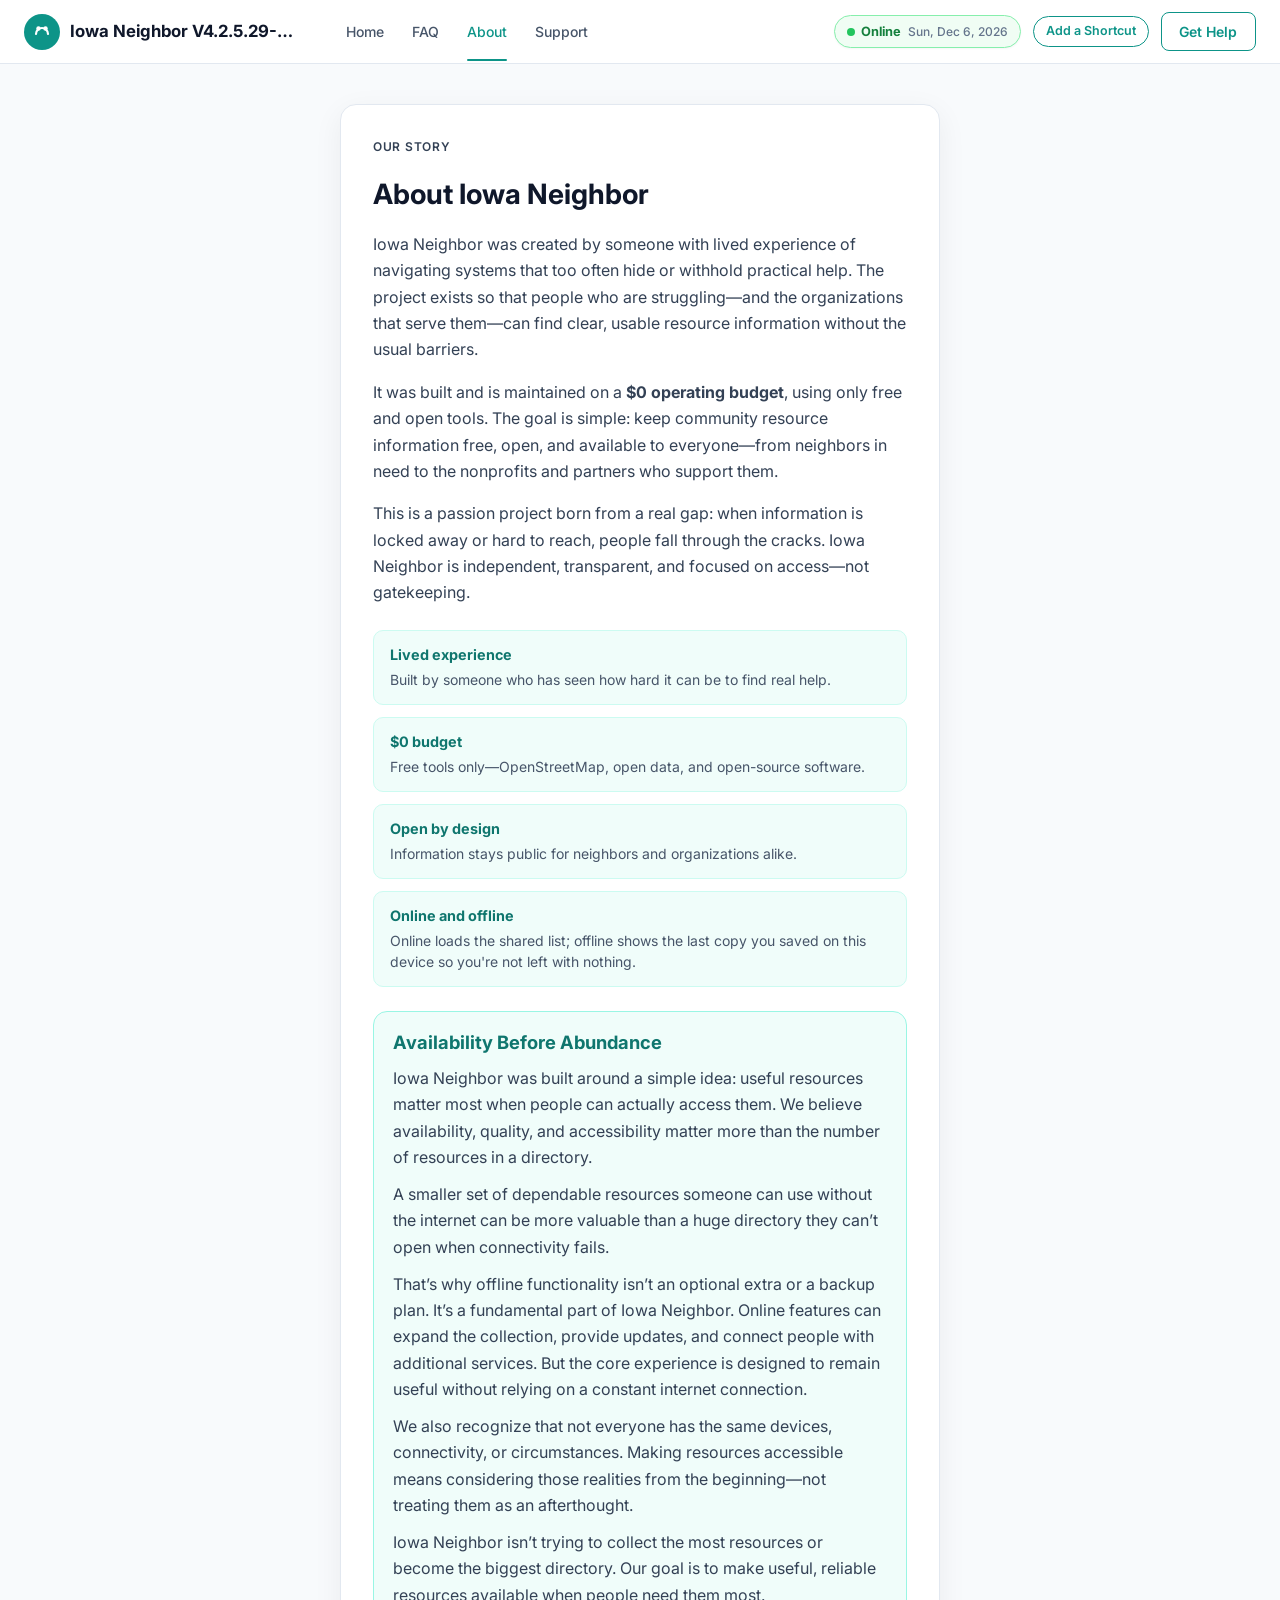
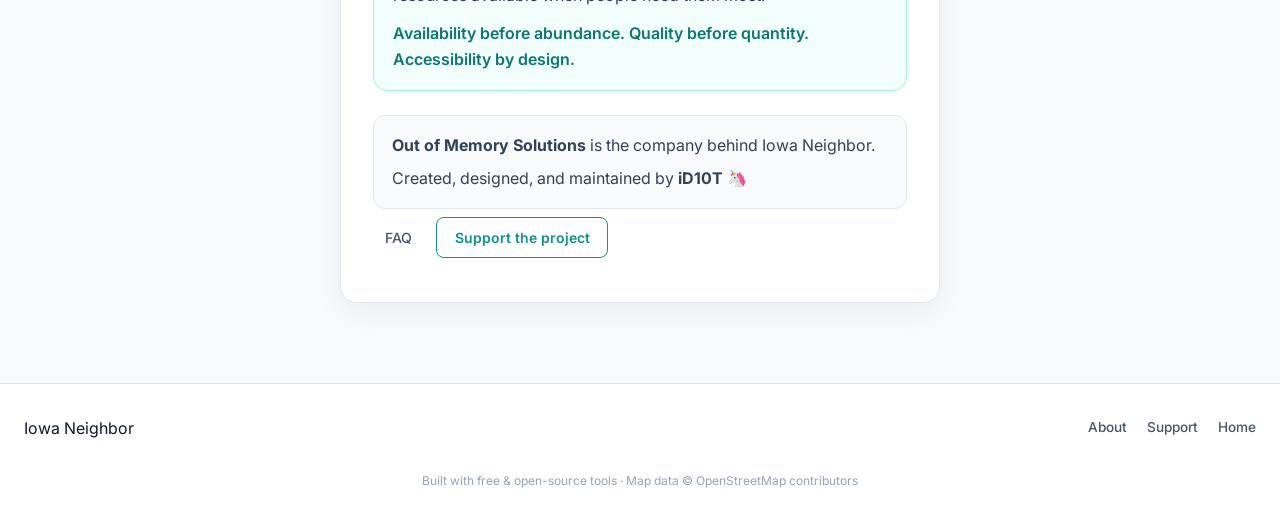
==== commit c67fd65b: "Add files via upload" ====
--- a/about.html
+++ b/about.html
@@ -31,7 +31,7 @@
       </a>
       <nav class="main-nav">
         <a href="index.html" class="nav-link">Home</a>
-        <a href="index.html#results" class="nav-link">Find Resources</a>
+        <a href="faq.html" class="nav-link">FAQ</a>
         <a href="about.html" class="nav-link active">About</a>
         <a href="support.html" class="nav-link">Support</a>
       </nav>
@@ -122,7 +122,7 @@
       </div>
 
       <p class="about-cta-row">
-        <a href="index.html#results" class="btn btn-primary">Find resources</a>
+        <a href="faq.html" class="nav-link">FAQ</a>
         <a href="support.html" class="btn btn-outline">Support the project</a>
       </p>
     </div>
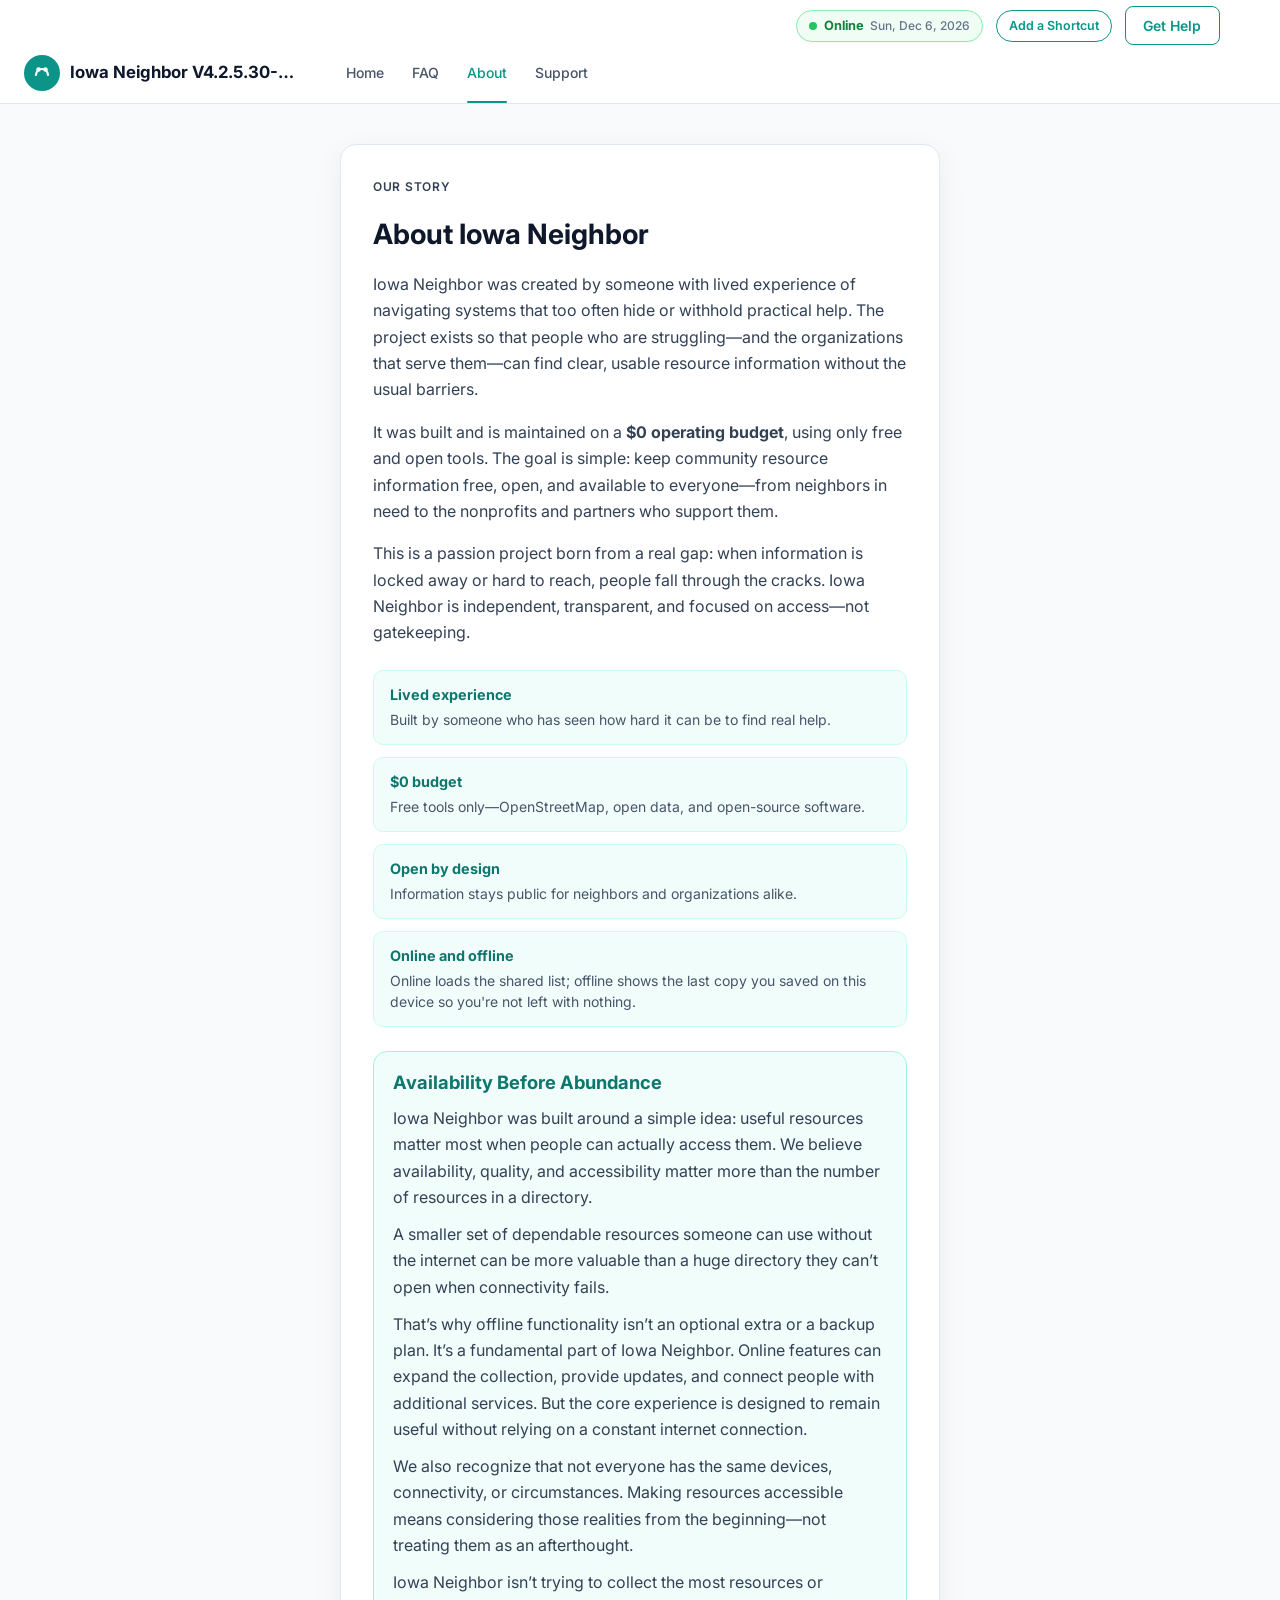
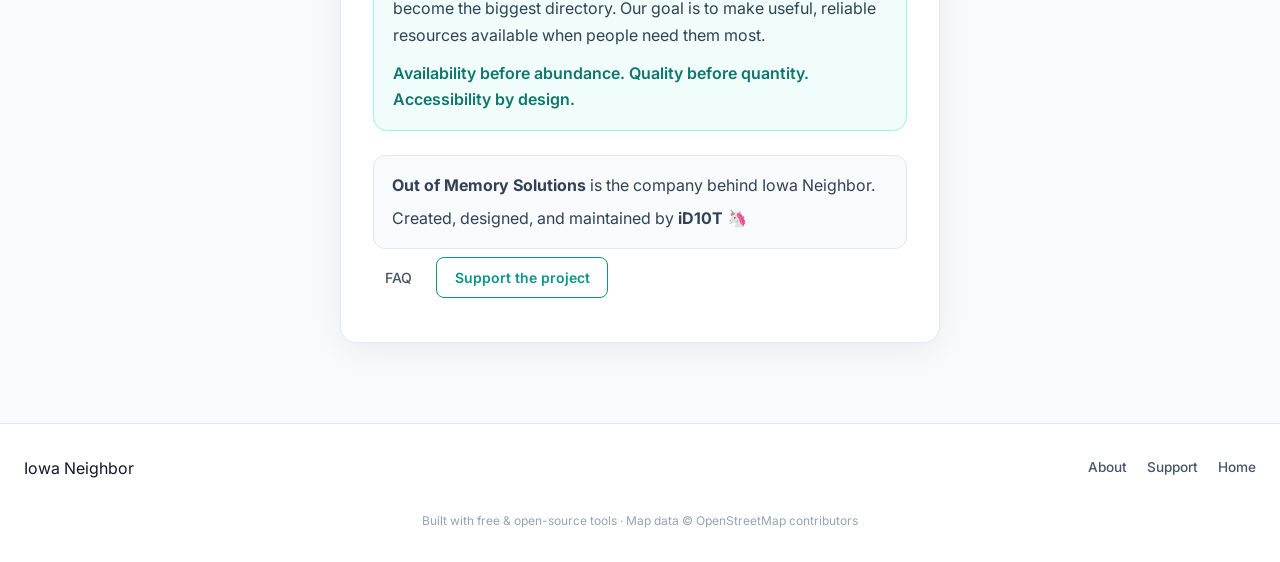
==== commit 5e8fbbfc: "Add files via upload" ====
--- a/about.html
+++ b/about.html
@@ -17,6 +17,13 @@
 </head>
 <body>
   <header class="site-header">
+  <div class="header-top-strip">
+    <div class="header-actions">
+        <a href="support.html" class="btn btn-primary">Get Help</a>
+      </div>
+    
+  </div>
+
     <div class="header-inner">
       <a href="index.html" class="logo">
         <svg width="36" height="36" viewBox="0 0 36 36" fill="none" aria-hidden="true">
@@ -35,10 +42,7 @@
         <a href="about.html" class="nav-link active">About</a>
         <a href="support.html" class="nav-link">Support</a>
       </nav>
-      <div class="header-actions">
-        <a href="support.html" class="btn btn-primary">Get Help</a>
       </div>
-    </div>
   </header>
 
   <main class="page-main">
--- a/styles.css
+++ b/styles.css
@@ -1321,3 +1321,29 @@
   font-weight: 800;
   letter-spacing: -0.02em;
 }
+
+/* Top utility strip: Online / Shortcut / Feedback — above main nav, right-aligned */
+.header-top-strip {
+  display: flex;
+  justify-content: flex-end;
+  align-items: center;
+  gap: 0.5rem;
+  flex-wrap: wrap;
+  padding: 0.4rem 1.25rem 0.25rem;
+  max-width: 1200px;
+  margin: 0 auto;
+  width: 100%;
+  box-sizing: border-box;
+}
+.header-top-strip .header-actions {
+  display: flex;
+  flex-wrap: wrap;
+  align-items: center;
+  justify-content: flex-end;
+  gap: 0.45rem;
+}
+.site-header .header-inner {
+  padding-top: 0.35rem;
+}
+/* When actions moved to strip, hide empty duplicate in inner if any */
+.header-inner > .header-actions:empty { display: none; }
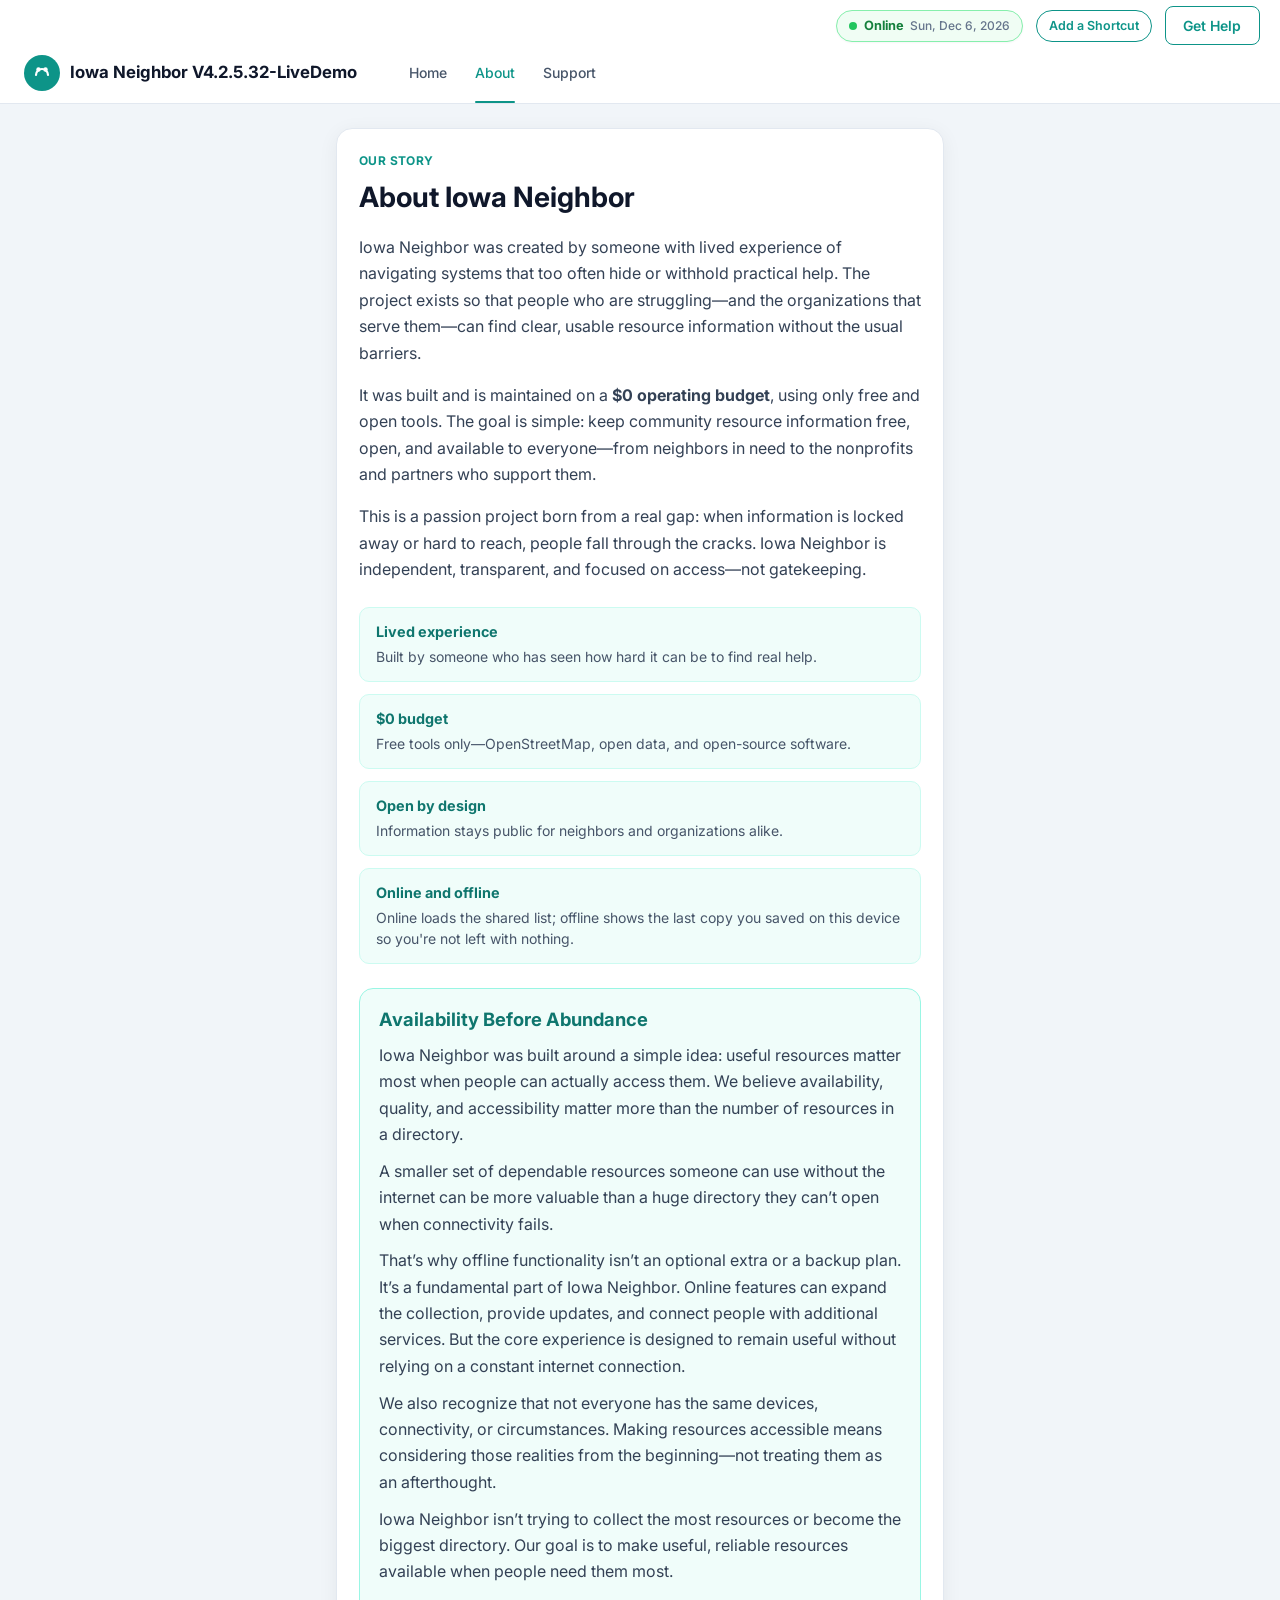
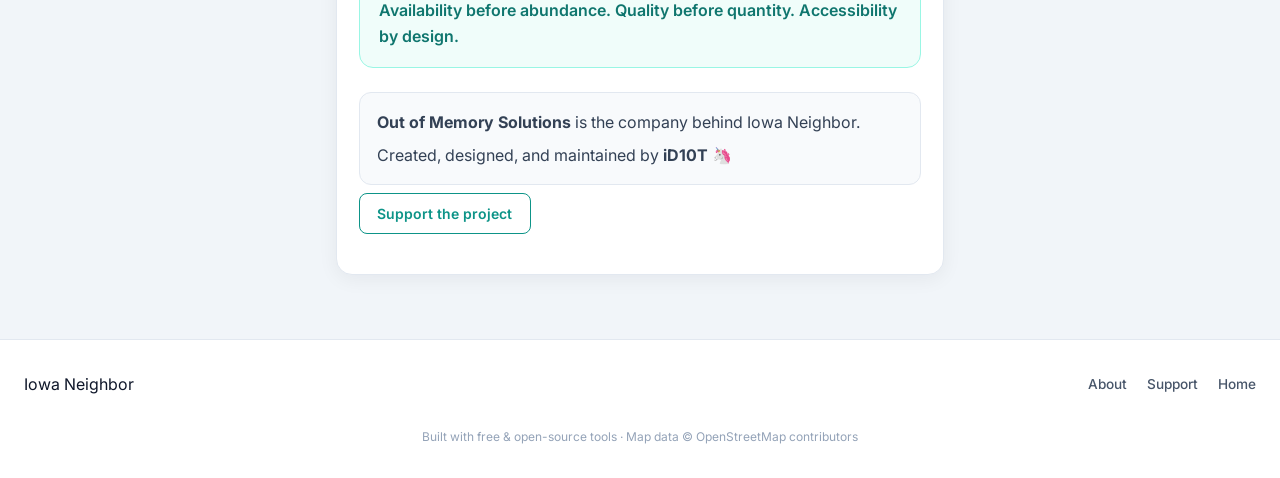
==== commit 856509a8: "Add files via upload" ====
--- a/about.html
+++ b/about.html
@@ -15,7 +15,7 @@
   <script src="offline.js" defer></script>
   <script src="pwa.js" defer></script>
 </head>
-<body>
+<body class="page-inner">
   <header class="site-header">
   <div class="header-top-strip">
     <div class="header-actions">
@@ -38,7 +38,6 @@
       </a>
       <nav class="main-nav">
         <a href="index.html" class="nav-link">Home</a>
-        <a href="faq.html" class="nav-link">FAQ</a>
         <a href="about.html" class="nav-link active">About</a>
         <a href="support.html" class="nav-link">Support</a>
       </nav>
@@ -126,7 +125,6 @@
       </div>
 
       <p class="about-cta-row">
-        <a href="faq.html" class="nav-link">FAQ</a>
         <a href="support.html" class="btn btn-outline">Support the project</a>
       </p>
     </div>
--- a/styles.css
+++ b/styles.css
@@ -1130,10 +1130,13 @@
   row-gap: 0.5rem;
 }
 .logo-text .brand {
-  max-width: min(52vw, 14rem);
-  overflow: hidden;
-  text-overflow: ellipsis;
+  font-weight: 700;
+  font-size: 0.95rem;
+  color: var(--slate-900);
   white-space: nowrap;
+  max-width: none;
+  overflow: visible;
+  text-overflow: clip;
 }
 .header-actions {
   flex-wrap: wrap;
@@ -1347,3 +1350,80 @@
 }
 /* When actions moved to strip, hide empty duplicate in inner if any */
 .header-inner > .header-actions:empty { display: none; }
+
+/* —— Layout fixes (mobile + detail overflow) —— */
+html, body { max-width: 100%; overflow-x: hidden; }
+.site-header, .header-inner, .header-top-strip { max-width: 100%; box-sizing: border-box; }
+.logo-text .brand {
+  white-space: nowrap;
+  overflow: visible !important;
+  text-overflow: clip !important;
+  max-width: none !important;
+  font-size: clamp(0.75rem, 2.5vw, 1.05rem);
+}
+.detail-modal { overflow-x: hidden; }
+.detail-panel {
+  width: min(560px, 100vw - 1rem) !important;
+  max-width: 100% !important;
+  box-sizing: border-box;
+  overflow-x: hidden;
+  padding: 1.25rem 1rem 1.25rem !important;
+}
+.detail-panel img, .detail-panel .detail-map, .detail-panel iframe {
+  max-width: 100% !important;
+  box-sizing: border-box;
+}
+.detail-actions { flex-wrap: wrap; }
+.results-layout { min-width: 0; }
+.results-list { min-width: 0; max-width: 100%; }
+.resource-card { max-width: 100%; box-sizing: border-box; overflow: hidden; }
+.results-sidebar { max-width: 100%; }
+#map, .map-panel { max-width: 100%; }
+/* Thin divider under category / trust strip */
+.trust-strip, .category-grid { border-bottom: none; }
+/* A2HS / install dialog */
+.a2hs-dialog, .pwa-install-modal, #a2hs-prompt {
+  max-width: min(100vw - 1.5rem, 22rem) !important;
+  width: 100% !important;
+  box-sizing: border-box;
+  left: 50% !important;
+  right: auto !important;
+  transform: translateX(-50%);
+}
+@media (max-width: 720px) {
+  .results-layout { display: flex; flex-direction: column; }
+  .results-sidebar { order: -1; position: relative; top: 0; }
+  .results-list { order: 1; }
+  .header-top-strip { padding-left: 0.75rem; padding-right: 0.75rem; }
+}
+
+/* Inner pages — match site theme */
+body.page-inner {
+  background: #f1f5f9;
+  min-height: 100vh;
+}
+body.page-inner .page-main,
+body.page-inner .faq-wrap,
+body.page-inner .fb-wrap,
+body.page-inner .admin-wrap {
+  max-width: 40rem;
+  margin: 0 auto;
+  padding: 1.5rem 1rem 3rem;
+}
+body.page-inner .page-card,
+body.page-inner .fb-card,
+body.page-inner .about-card {
+  background: #fff;
+  border: 1px solid #e2e8f0;
+  border-radius: 16px;
+  box-shadow: 0 4px 20px rgba(15, 23, 42, 0.06);
+  padding: 1.35rem 1.35rem 1.5rem;
+}
+body.page-inner .page-eyebrow {
+  color: #0d9488;
+  font-size: 0.75rem;
+  font-weight: 700;
+  letter-spacing: 0.04em;
+  text-transform: uppercase;
+  margin: 0 0 0.35rem;
+}
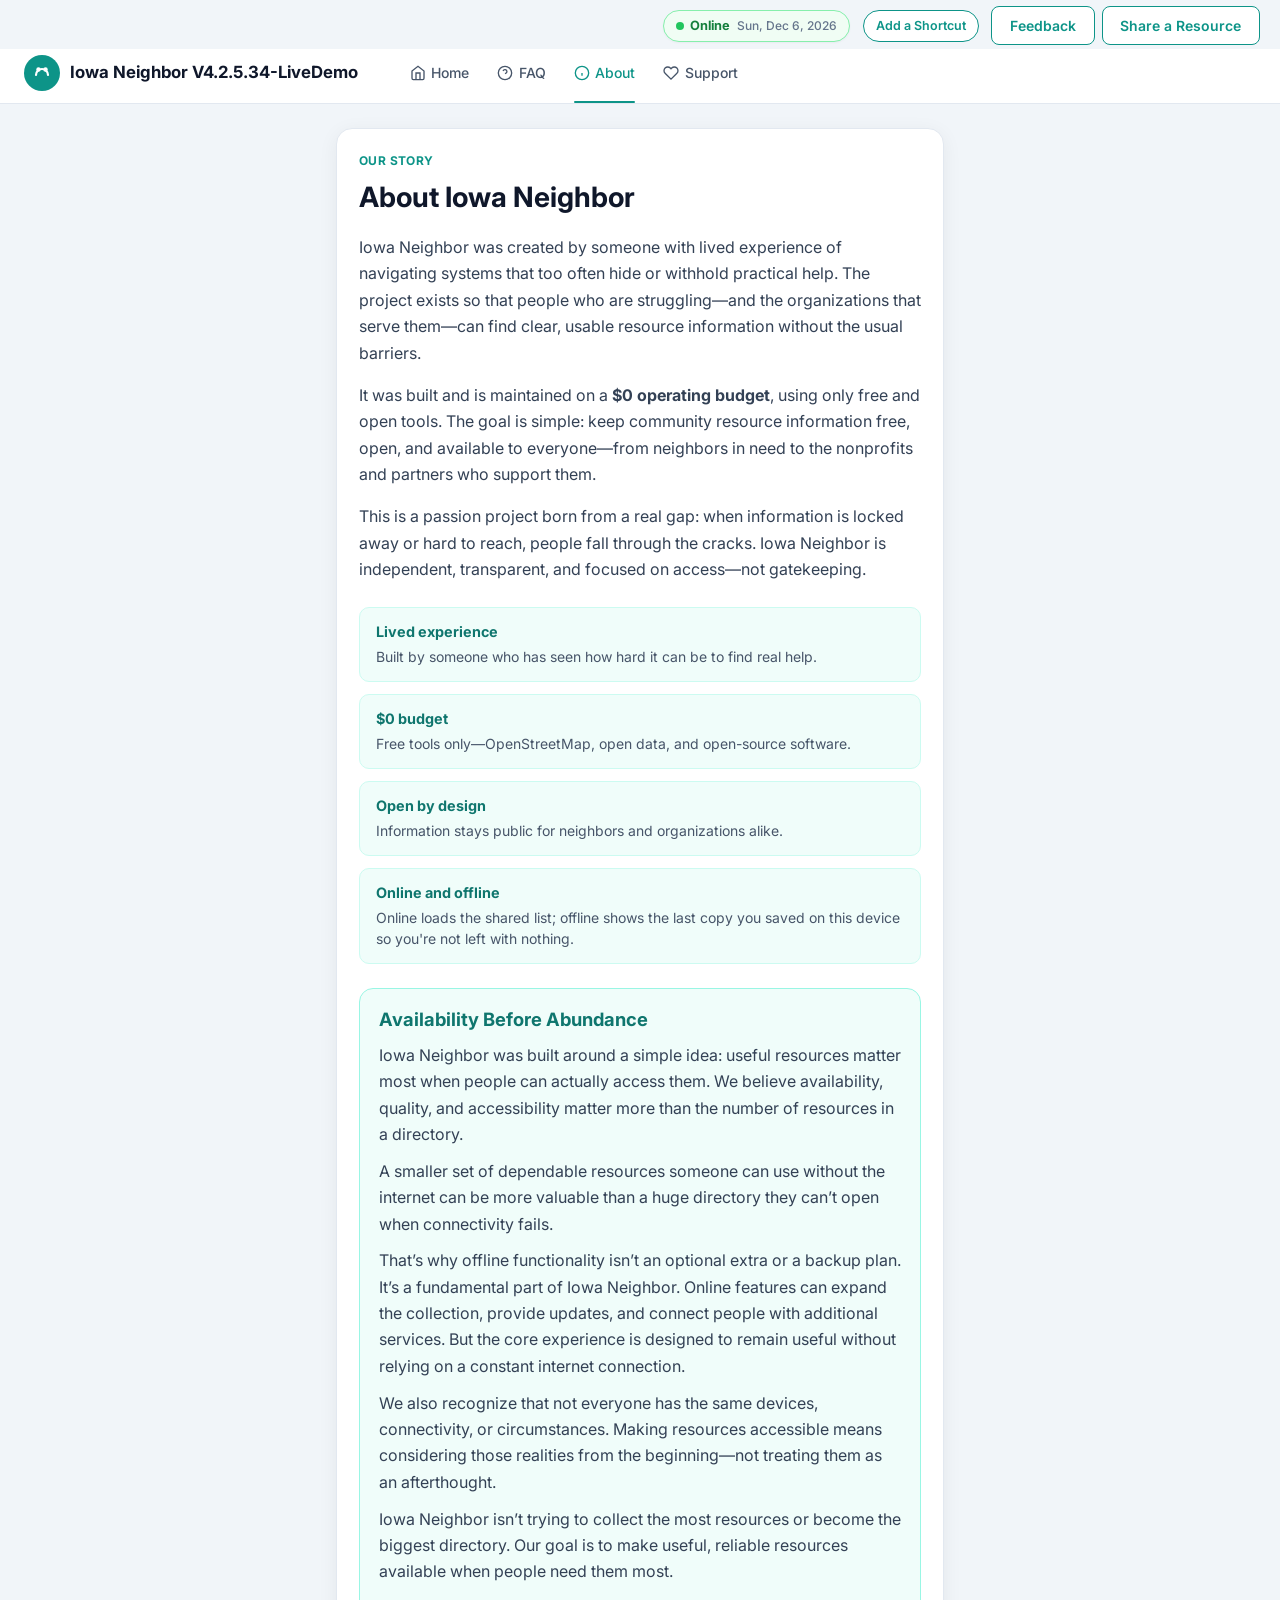
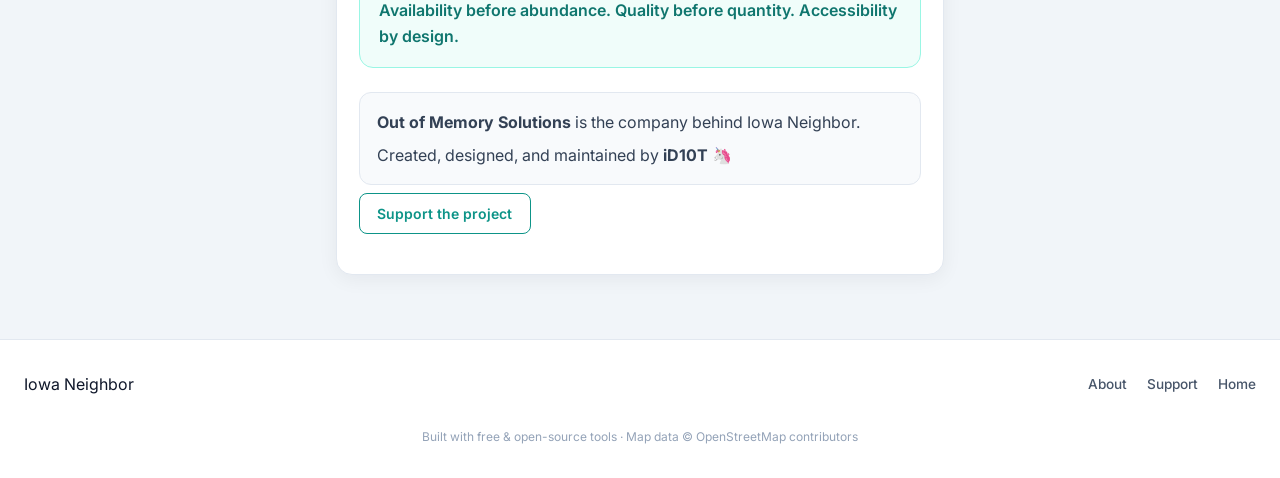
==== commit 13346a98: "Add files via upload" ====
--- a/about.html
+++ b/about.html
@@ -16,14 +16,13 @@
   <script src="pwa.js" defer></script>
 </head>
 <body class="page-inner">
-  <header class="site-header">
   <div class="header-top-strip">
     <div class="header-actions">
-        <a href="support.html" class="btn btn-primary">Get Help</a>
-      </div>
-    
+      <a class="btn btn-ghost" href="feedback.html">Feedback</a>
+      <a class="btn btn-ghost" href="share-resource.html">Share a Resource</a>
+    </div>
   </div>
-
+  <header class="site-header">
     <div class="header-inner">
       <a href="index.html" class="logo">
         <svg width="36" height="36" viewBox="0 0 36 36" fill="none" aria-hidden="true">
@@ -33,15 +32,16 @@
           <circle cx="21.5" cy="14.5" r="2.2" fill="#fff"/>
         </svg>
         <div class="logo-text">
-          <span class="brand">Iowa Neighbor V4.2.5.22-LiveDemo</span><span class="version"></span>
+          <span class="brand">Iowa Neighbor</span>
         </div>
       </a>
       <nav class="main-nav">
-        <a href="index.html" class="nav-link">Home</a>
-        <a href="about.html" class="nav-link active">About</a>
-        <a href="support.html" class="nav-link">Support</a>
+        <a href="index.html" class="nav-link" data-nav="home"><svg width="16" height="16" viewBox="0 0 24 24" fill="none" stroke="currentColor" stroke-width="2"><path d="M3 9l9-7 9 7v11a2 2 0 01-2 2H5a2 2 0 01-2-2z"/><polyline points="9 22 9 12 15 12 15 22"/></svg> Home</a>
+        <a href="faq.html" class="nav-link" data-nav="faq"><svg width="16" height="16" viewBox="0 0 24 24" fill="none" stroke="currentColor" stroke-width="2"><circle cx="12" cy="12" r="10"/><path d="M9.09 9a3 3 0 015.83 1c0 2-3 3-3 3M12 17h.01"/></svg> FAQ</a>
+        <a href="about.html" class="nav-link active" data-nav="about"><svg width="16" height="16" viewBox="0 0 24 24" fill="none" stroke="currentColor" stroke-width="2"><circle cx="12" cy="12" r="10"/><path d="M12 16v-4M12 8h.01"/></svg> About</a>
+        <a href="support.html" class="nav-link" data-nav="support"><svg width="16" height="16" viewBox="0 0 24 24" fill="none" stroke="currentColor" stroke-width="2"><path d="M20.84 4.61a5.5 5.5 0 00-7.78 0L12 5.67l-1.06-1.06a5.5 5.5 0 00-7.78 7.78l1.06 1.06L12 21.23l7.78-7.78 1.06-1.06a5.5 5.5 0 000-7.78z"/></svg> Support</a>
       </nav>
-      </div>
+    </div>
   </header>
 
   <main class="page-main">
--- a/styles.css
+++ b/styles.css
@@ -1427,3 +1427,20 @@
   text-transform: uppercase;
   margin: 0 0 0.35rem;
 }
+
+
+/* Alias if older offline.js used .conn-popover */
+.conn-popover {
+  position: fixed;
+  top: 3.5rem;
+  right: 1rem;
+  z-index: 1600;
+  max-width: min(360px, calc(100vw - 1.5rem));
+  background: #fff;
+  border: 1px solid #e2e8f0;
+  border-radius: 14px;
+  box-shadow: 0 16px 40px rgba(15,23,42,0.14);
+  padding: 1rem 1.1rem;
+}
+.conn-mode-pop { z-index: 3000; }
+.conn-popover { z-index: 3000; }
